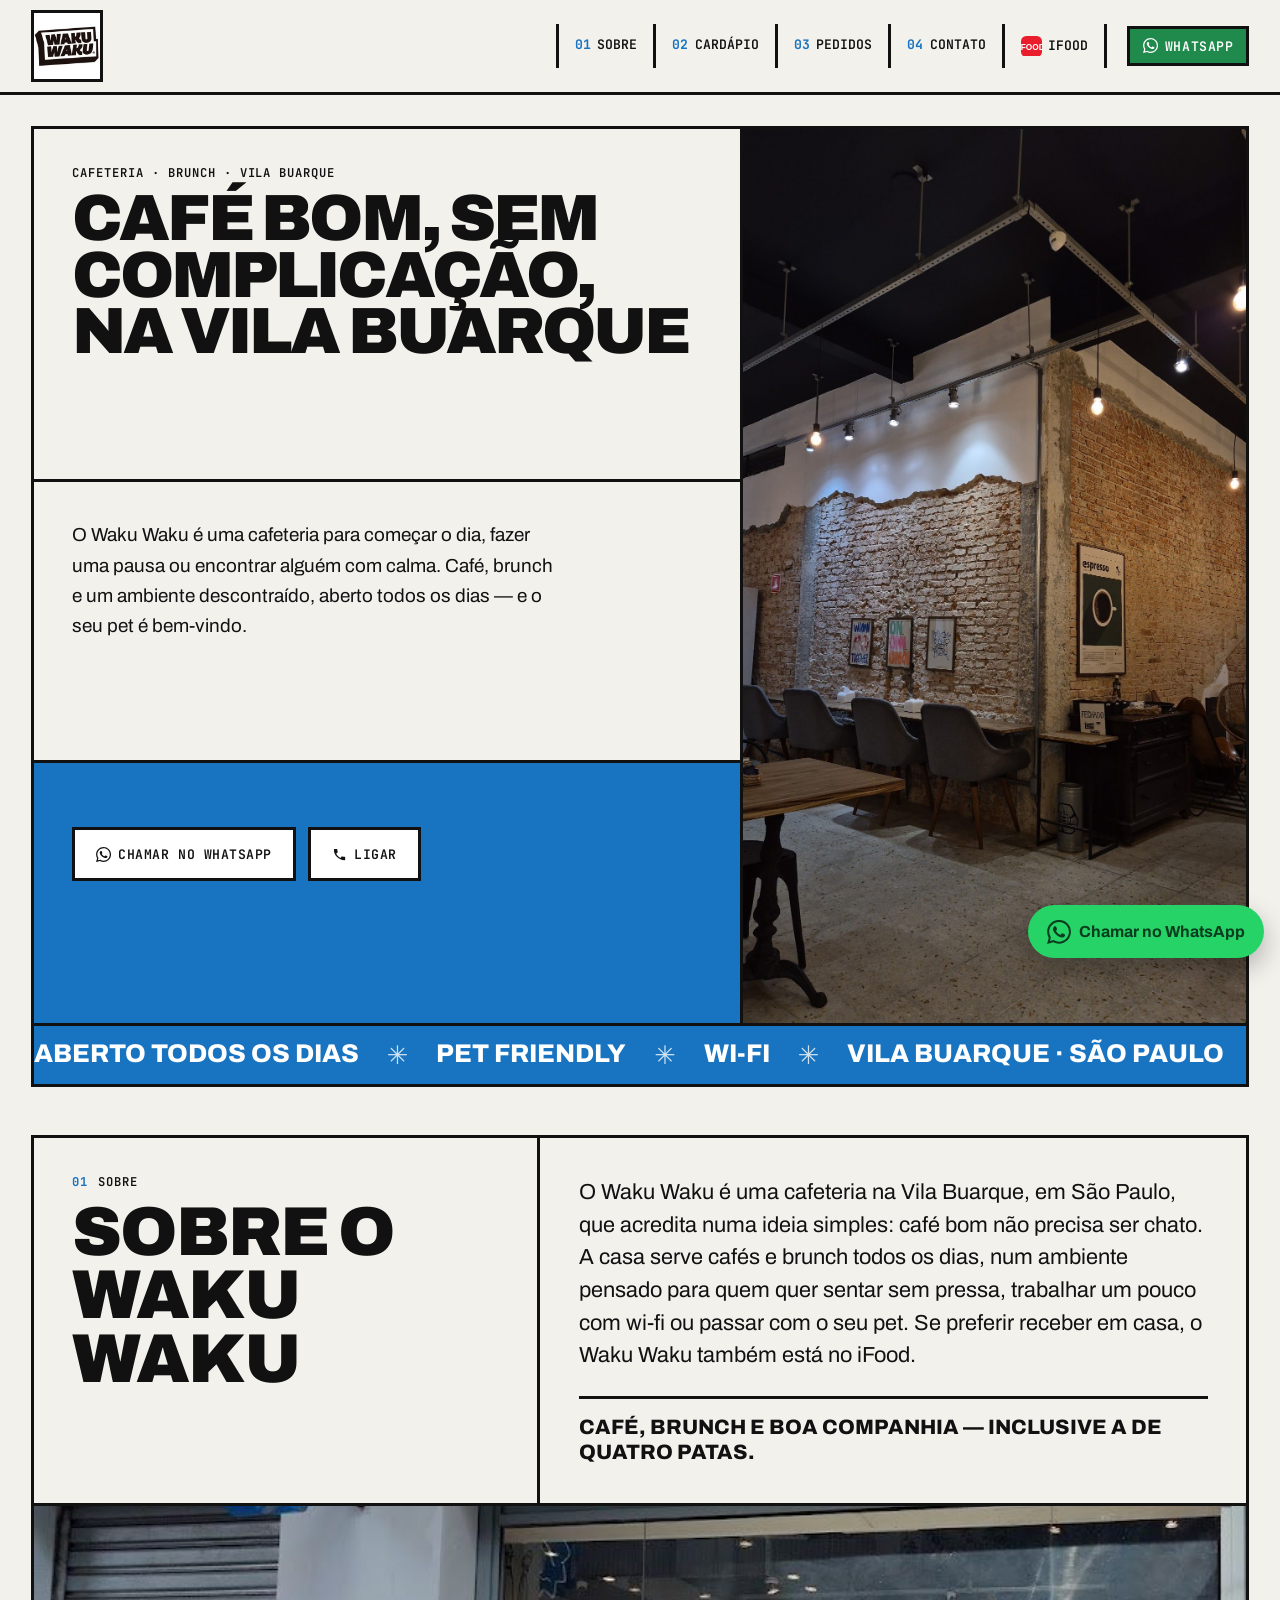
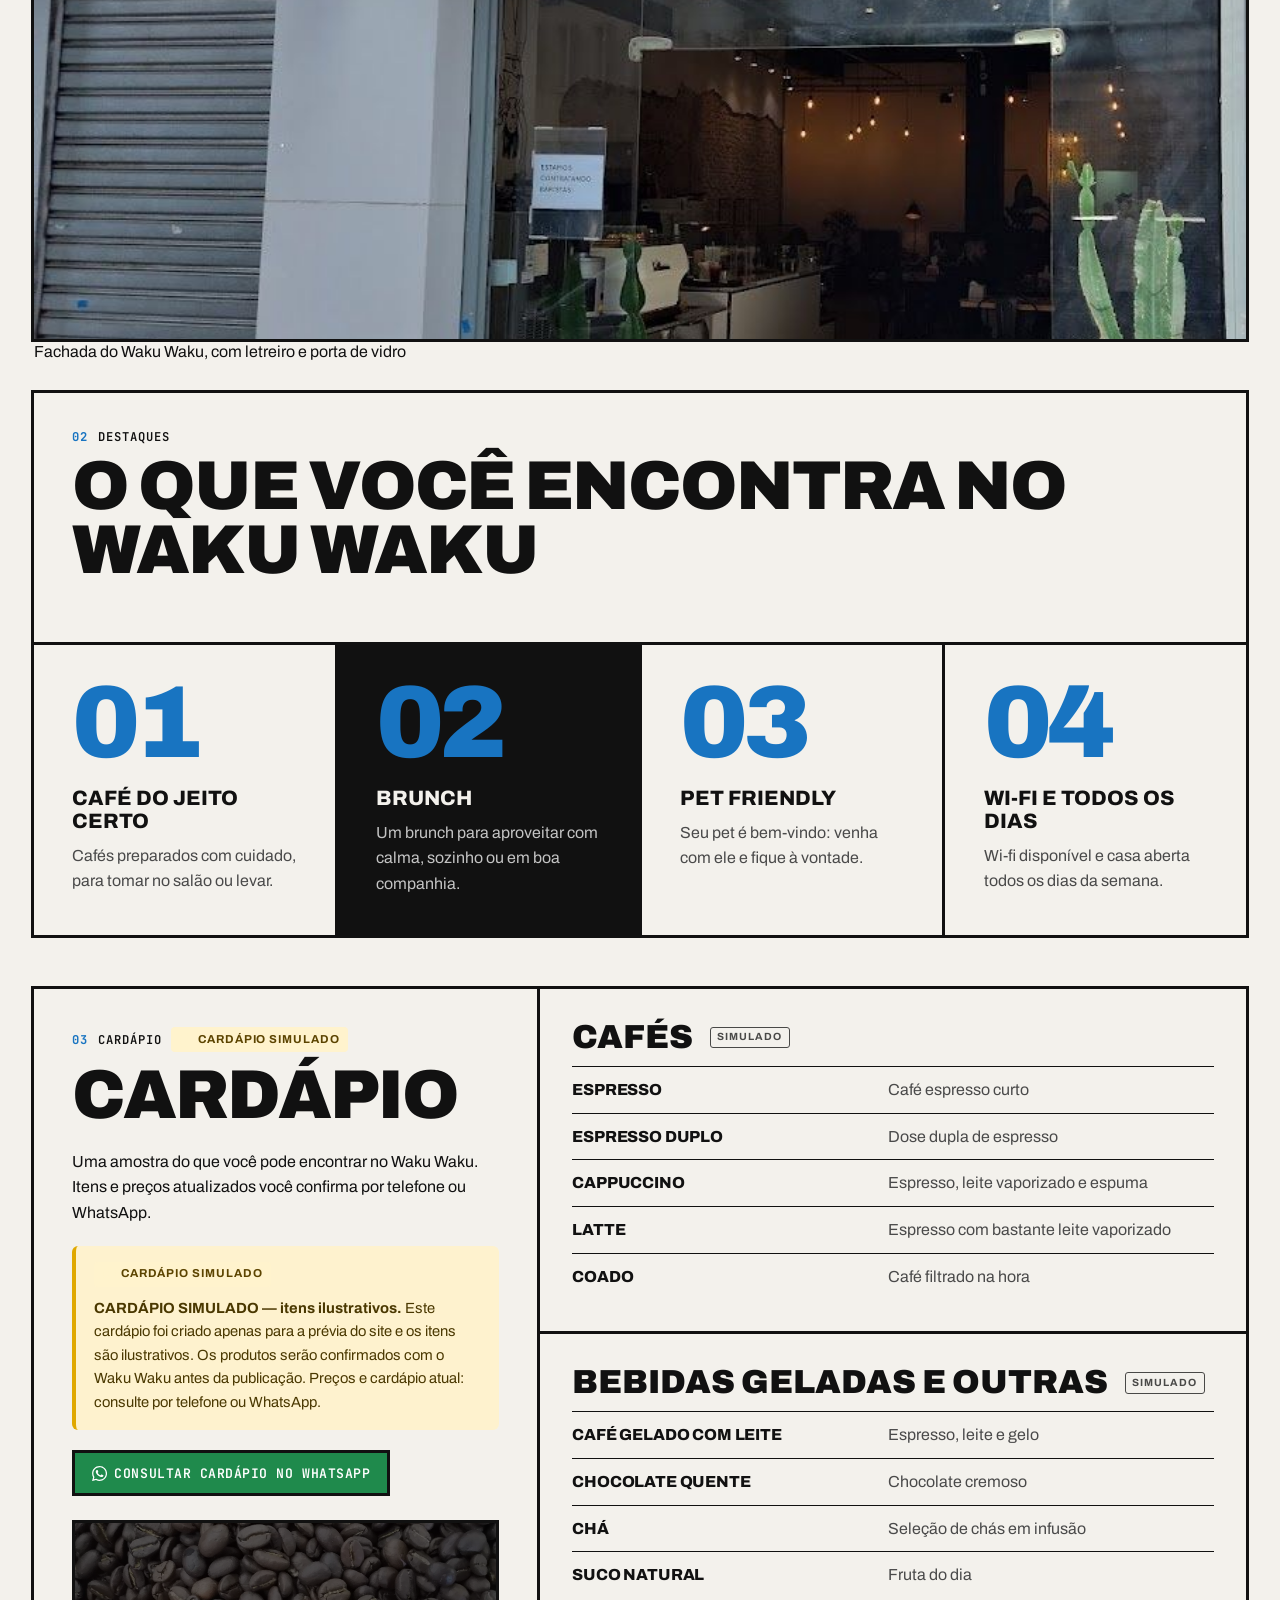
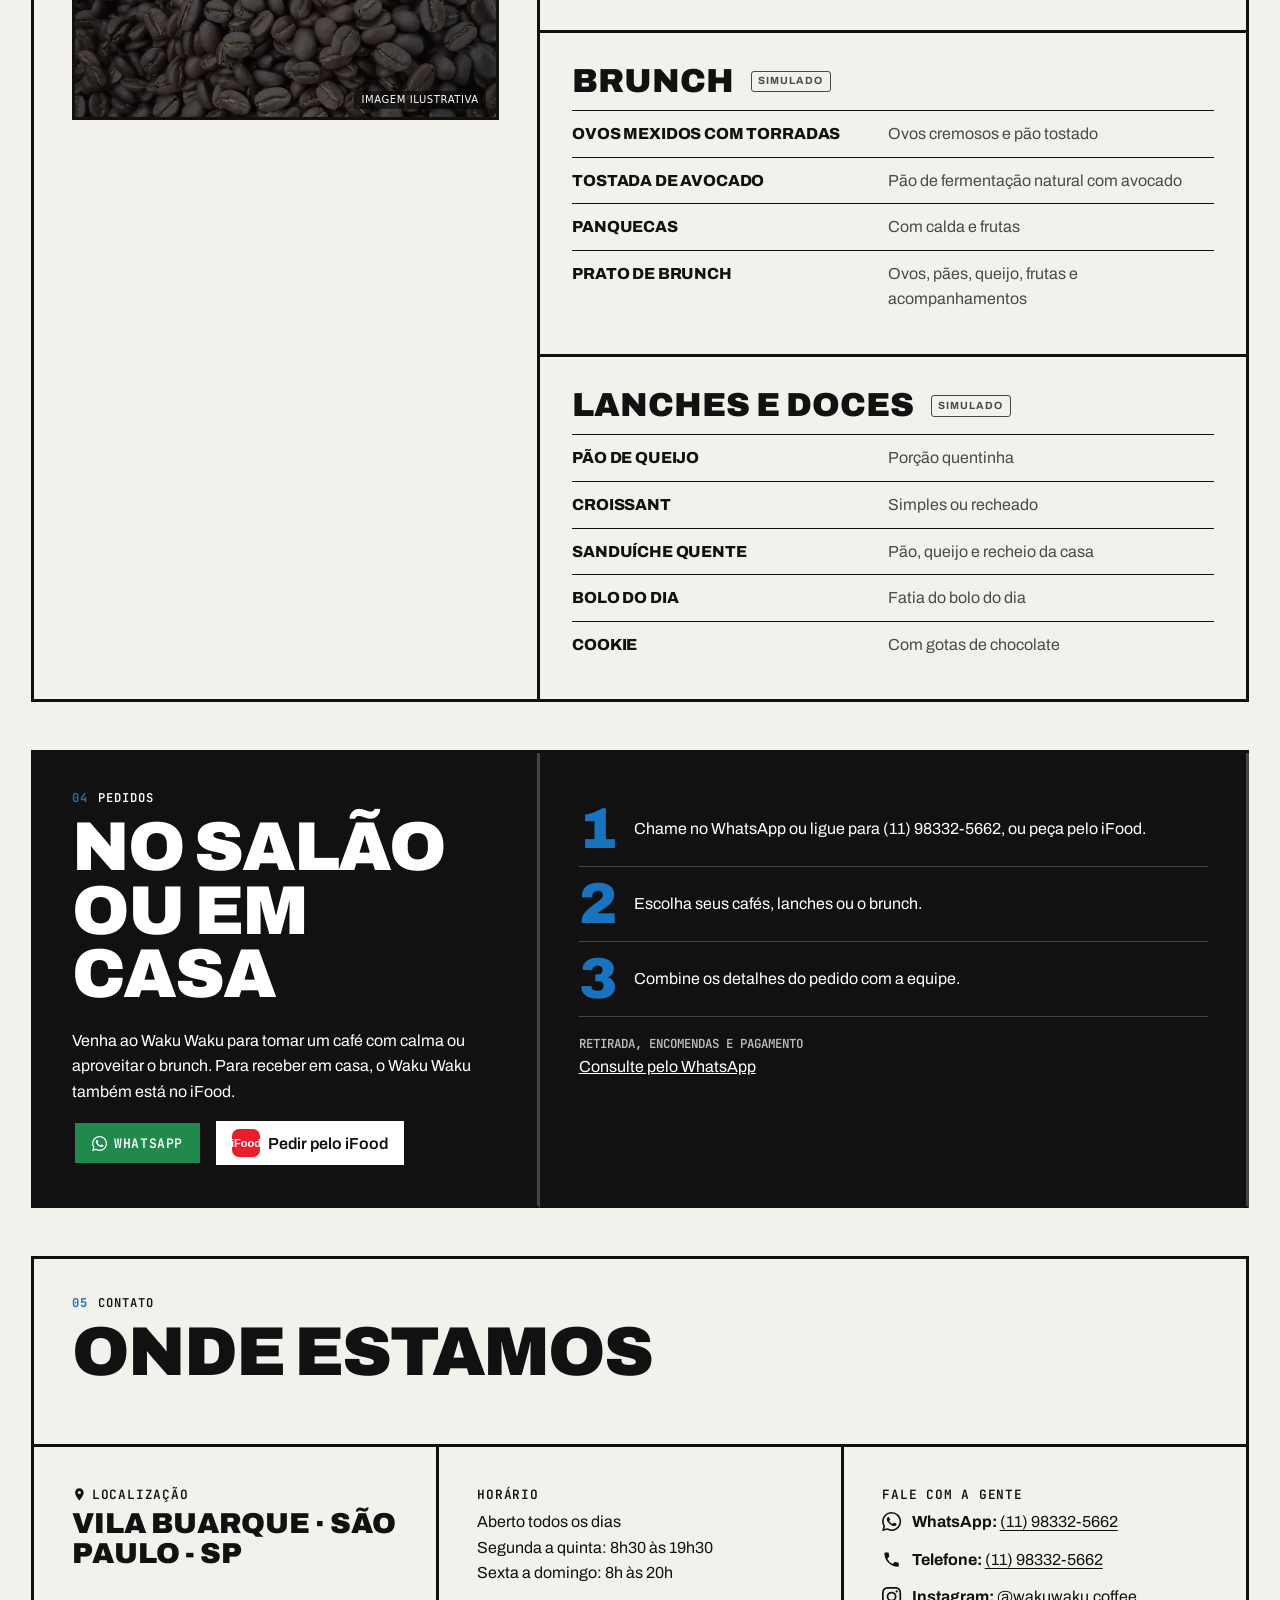
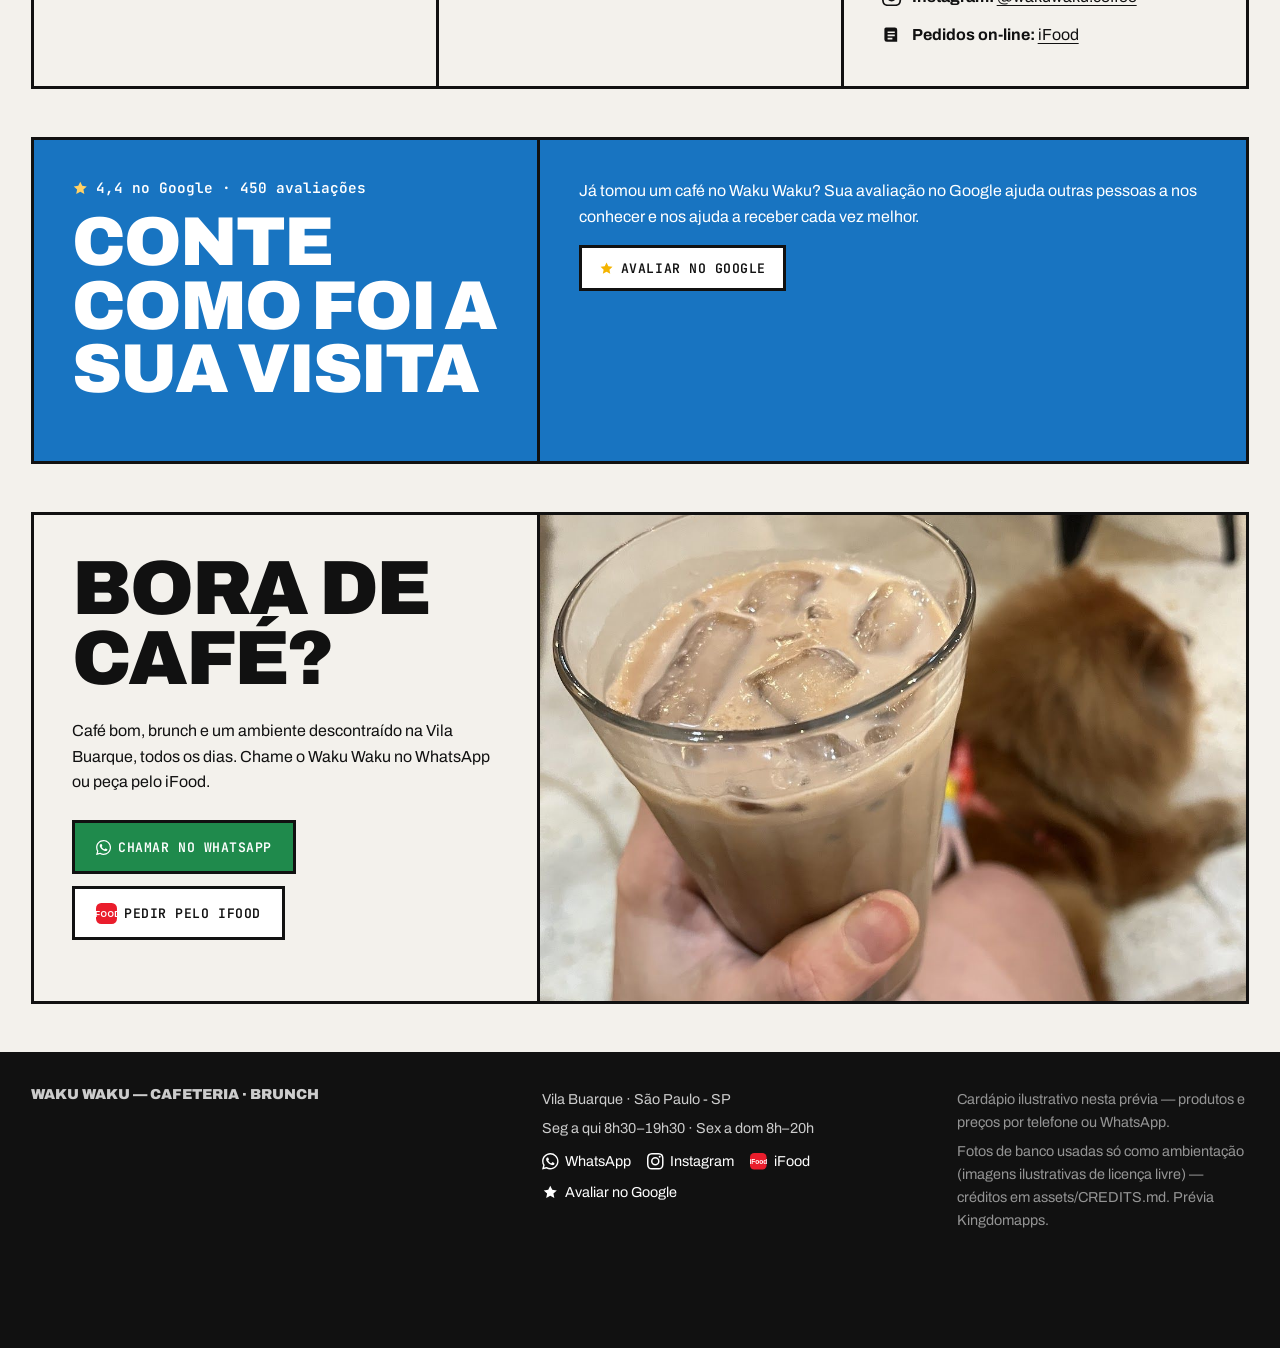
==== v1/index.html @ 846a74e5 "publish: Waku Waku — 2 estruturas de layout (copy.md)" ====
<!DOCTYPE html>
<html lang="pt-BR">
<head>
<meta charset="UTF-8" />
<meta name="viewport" content="width=device-width, initial-scale=1" />
<meta name="robots" content="noindex, nofollow" />
<title>Waku Waku | Cafeteria e Brunch na Vila Buarque, São Paulo</title>
<meta name="description" content="Cafeteria e brunch na Vila Buarque, em São Paulo. Aberta todos os dias, pet friendly e com wi-fi. Chame o Waku Waku no WhatsApp ou peça pelo iFood." />
<meta name="theme-color" content="#111111" />
<link rel="icon" type="image/jpeg" href="../assets/img/mark.jpg" />
<link rel="preconnect" href="https://fonts.googleapis.com" />
<link rel="preconnect" href="https://fonts.gstatic.com" crossorigin />
<link rel="stylesheet" href="https://fonts.googleapis.com/css2?family=Archivo:wght@400;600;800;900&family=JetBrains+Mono:wght@600;700&display=swap" />
<link rel="stylesheet" href="../assets/core.css" />
<link rel="stylesheet" href="../assets/E09.css" />
<style>:root{--brand:#1874c1;--brand2:#f3f1ec;--brand-ink:#111111}</style>
</head>
<body class="est-E09" data-hours='{"0": [[8, 20]], "1": [[8.5, 19.5]], "2": [[8.5, 19.5]], "3": [[8.5, 19.5]], "4": [[8.5, 19.5]], "5": [[8, 20]], "6": [[8, 20]]}' data-hours-unknown='[]'>
<!-- Kingdomapps · estrutura E09 (Pôster suíço) · v1 · copy: copy.md -->
<a class="skip" href="#conteudo">Pular para o conteúdo</a>
<header class="site-header e9-header" id="header">
  <div class="e9-head">
    <a class="brand e9-brand" href="#topo" aria-label="Waku Waku — início"><img class="brand-mark e9-mark" src="../assets/img/mark.jpg" width="96" height="96" alt="" aria-hidden="true" /></a>
    <nav class="site-nav e9-nav" id="site-nav" aria-label="Principal"><ul><li><a href="#sobre"><span class="e9-n">01</span>Sobre</a></li><li><a href="#cardapio"><span class="e9-n">02</span>Cardápio</a></li><li><a href="#entrega"><span class="e9-n">03</span>Pedidos</a></li><li><a href="#contato"><span class="e9-n">04</span>Contato</a></li><li class="nav-ifood"><a href="https://www.ifood.com.br/delivery/sao-paulo-sp/waku-waku-cafeteria-vila-buarque/ee7c39d1-98cb-4181-a19e-381a27854b3e" target="_blank" rel="noopener"><svg viewBox="0 0 24 24" aria-hidden="true" focusable="false"><rect width="24" height="24" rx="6" fill="#ea1d2c"/><text x="12" y="15.6" text-anchor="middle" font-family="Arial,Helvetica,sans-serif" font-weight="700" font-size="9.5" fill="#fff">iFood</text></svg><span>iFood</span></a></li></ul></nav>
    <a class="btn btn-wa btn-sm header-cta" href="https://wa.me/5511983325662?text=Ol%C3%A1%21%20Vim%20pelo%20site%20do%20Waku%20Waku%20e%20gostaria%20de%20mais%20informa%C3%A7%C3%B5es." target="_blank" rel="noopener"><svg viewBox="0 0 24 24" aria-hidden="true" focusable="false"><path fill="currentColor" d="M17.47 14.38c-.3-.15-1.76-.87-2.03-.97-.27-.1-.47-.15-.67.15-.2.3-.77.97-.94 1.16-.17.2-.35.22-.64.07-.3-.15-1.26-.46-2.39-1.47-.88-.79-1.48-1.76-1.65-2.06-.17-.3-.02-.46.13-.6.13-.14.3-.35.45-.52.15-.17.2-.3.3-.5.1-.2.05-.37-.03-.52-.07-.15-.67-1.61-.92-2.2-.24-.58-.49-.5-.67-.51h-.57c-.2 0-.52.07-.8.37-.27.3-1.04 1.02-1.04 2.48s1.07 2.88 1.21 3.07c.15.2 2.1 3.2 5.08 4.49.71.31 1.26.49 1.7.63.71.22 1.36.19 1.87.12.57-.09 1.76-.72 2-1.41.25-.7.25-1.29.18-1.41-.08-.13-.27-.2-.57-.35zM12.05 21.78a9.87 9.87 0 0 1-5.03-1.38l-.36-.21-3.74.98 1-3.65-.24-.37a9.86 9.86 0 0 1-1.51-5.26c0-5.45 4.44-9.88 9.89-9.88 2.64 0 5.12 1.03 6.99 2.9a9.83 9.83 0 0 1 2.89 6.99c0 5.45-4.44 9.88-9.89 9.88zm8.41-18.3A11.82 11.82 0 0 0 12.05 0C5.5 0 .16 5.34.16 11.89c0 2.1.55 4.14 1.59 5.95L.06 24l6.3-1.65a11.88 11.88 0 0 0 5.69 1.45c6.55 0 11.89-5.34 11.89-11.89 0-3.18-1.24-6.17-3.48-8.41z"/></svg><span>WhatsApp</span></a>
    <button class="nav-toggle" type="button" aria-expanded="false" aria-controls="site-nav"><span class="sr-only">Abrir menu</span><span class="bars" aria-hidden="true"></span></button>
  </div>
</header>
<main id="conteudo">
<section class="e9-hero" id="topo" aria-labelledby="hero-title">
  <div class="e9-grid e9-hero-grid">
    <div class="e9-cell e9-hero-txt">
      <p class="e9-label">Cafeteria · Brunch · Vila Buarque</p>
      <h1 id="hero-title">Café bom, sem complicação, na Vila Buarque</h1>
    </div>
    <div class="e9-cell e9-hero-photo"><figure class="e9-fig"><img src="../assets/img/fotos-foto-2.jpg" width="1200" height="2131" alt="Salão do Waku Waku, com paredes de tijolo aparente, bancada e luminárias" fetchpriority="high" /></figure></div>
    <div class="e9-cell e9-hero-lead"><p>O Waku Waku é uma cafeteria para começar o dia, fazer uma pausa ou encontrar alguém com calma. Café, brunch e um ambiente descontraído, aberto todos os dias — e o seu pet é bem-vindo.</p><p class="open-badge" data-open-badge hidden></p></div>
    <div class="e9-cell e9-hero-ctas"><div class="hero-ctas"><a class="btn btn-wa btn-lg" href="https://wa.me/5511983325662?text=Ol%C3%A1%21%20Vim%20pelo%20site%20do%20Waku%20Waku%20e%20gostaria%20de%20mais%20informa%C3%A7%C3%B5es." target="_blank" rel="noopener"><svg viewBox="0 0 24 24" aria-hidden="true" focusable="false"><path fill="currentColor" d="M17.47 14.38c-.3-.15-1.76-.87-2.03-.97-.27-.1-.47-.15-.67.15-.2.3-.77.97-.94 1.16-.17.2-.35.22-.64.07-.3-.15-1.26-.46-2.39-1.47-.88-.79-1.48-1.76-1.65-2.06-.17-.3-.02-.46.13-.6.13-.14.3-.35.45-.52.15-.17.2-.3.3-.5.1-.2.05-.37-.03-.52-.07-.15-.67-1.61-.92-2.2-.24-.58-.49-.5-.67-.51h-.57c-.2 0-.52.07-.8.37-.27.3-1.04 1.02-1.04 2.48s1.07 2.88 1.21 3.07c.15.2 2.1 3.2 5.08 4.49.71.31 1.26.49 1.7.63.71.22 1.36.19 1.87.12.57-.09 1.76-.72 2-1.41.25-.7.25-1.29.18-1.41-.08-.13-.27-.2-.57-.35zM12.05 21.78a9.87 9.87 0 0 1-5.03-1.38l-.36-.21-3.74.98 1-3.65-.24-.37a9.86 9.86 0 0 1-1.51-5.26c0-5.45 4.44-9.88 9.89-9.88 2.64 0 5.12 1.03 6.99 2.9a9.83 9.83 0 0 1 2.89 6.99c0 5.45-4.44 9.88-9.89 9.88zm8.41-18.3A11.82 11.82 0 0 0 12.05 0C5.5 0 .16 5.34.16 11.89c0 2.1.55 4.14 1.59 5.95L.06 24l6.3-1.65a11.88 11.88 0 0 0 5.69 1.45c6.55 0 11.89-5.34 11.89-11.89 0-3.18-1.24-6.17-3.48-8.41z"/></svg><span>Chamar no WhatsApp</span></a><a class="btn btn-ghost btn-lg btn-tel" href="tel:+5511983325662"><svg viewBox="0 0 24 24" aria-hidden="true" focusable="false"><path fill="currentColor" d="M6.6 10.8a15.1 15.1 0 0 0 6.6 6.6l2.2-2.2a1 1 0 0 1 1-.25 11.4 11.4 0 0 0 3.6.57 1 1 0 0 1 1 1V20a1 1 0 0 1-1 1A17 17 0 0 1 3 4a1 1 0 0 1 1-1h3.5a1 1 0 0 1 1 1c0 1.25.2 2.45.57 3.57a1 1 0 0 1-.25 1z"/></svg><span>Ligar</span></a></div></div>
  </div>
  <div class="e9-marquee" aria-hidden="true"><div class="e9-mq-track"><span>Aberto todos os dias</span><span class="e9-star" aria-hidden="true">✳</span><span>Pet friendly</span><span class="e9-star" aria-hidden="true">✳</span><span>Wi-fi</span><span class="e9-star" aria-hidden="true">✳</span><span>Vila Buarque · São Paulo</span><span class="e9-star" aria-hidden="true">✳</span><span>Aberto todos os dias</span><span class="e9-star" aria-hidden="true">✳</span><span>Pet friendly</span><span class="e9-star" aria-hidden="true">✳</span><span>Wi-fi</span><span class="e9-star" aria-hidden="true">✳</span><span>Vila Buarque · São Paulo</span><span class="e9-star" aria-hidden="true">✳</span><span>Aberto todos os dias</span><span class="e9-star" aria-hidden="true">✳</span><span>Pet friendly</span><span class="e9-star" aria-hidden="true">✳</span><span>Wi-fi</span><span class="e9-star" aria-hidden="true">✳</span><span>Vila Buarque · São Paulo</span><span class="e9-star" aria-hidden="true">✳</span><span>Aberto todos os dias</span><span class="e9-star" aria-hidden="true">✳</span><span>Pet friendly</span><span class="e9-star" aria-hidden="true">✳</span><span>Wi-fi</span><span class="e9-star" aria-hidden="true">✳</span><span>Vila Buarque · São Paulo</span><span class="e9-star" aria-hidden="true">✳</span></div></div><ul class="sr-only"><li>Aberto todos os dias</li><li>Pet friendly</li><li>Wi-fi</li><li>Vila Buarque · São Paulo</li></ul>
</section>
<section class="e9-sec" id="sobre" aria-labelledby="sobre-title">
  <div class="e9-grid e9-two">
    <div class="e9-cell e9-head-cell"><p class="e9-label"><span class="e9-n">01</span> Sobre</p><h2 id="sobre-title">Sobre o Waku Waku</h2></div>
    <div class="e9-cell"><p class="e9-big">O Waku Waku é uma cafeteria na Vila Buarque, em São Paulo, que acredita numa ideia simples: café bom não precisa ser chato. A casa serve cafés e brunch todos os dias, num ambiente pensado para quem quer sentar sem pressa, trabalhar um pouco com wi-fi ou passar com o seu pet. Se preferir receber em casa, o Waku Waku também está no iFood.</p><p class="e9-apoio">Café, brunch e boa companhia — inclusive a de quatro patas.</p></div>
    <div class="e9-cell e9-span e9-wide-photo"><figure class="e9-fig"><img src="../assets/img/fotos-foto-1.jpg" width="860" height="900" alt="Fachada do Waku Waku, com letreiro e porta de vidro" loading="lazy" decoding="async" /><figcaption>Fachada do Waku Waku, com letreiro e porta de vidro</figcaption></figure></div>
  </div>
</section>
<section class="e9-sec" id="destaques" aria-labelledby="dest-title">
  <div class="e9-grid"><div class="e9-cell e9-span e9-head-cell"><p class="e9-label"><span class="e9-n">02</span> Destaques</p><h2 id="dest-title">O que você encontra no Waku Waku</h2></div></div>
  <ul class="e9-grid e9-boxes"><li class="e9-cell e9-box"><span class="e9-num" aria-hidden="true">01</span><h3>Café do jeito certo</h3><p>Cafés preparados com cuidado, para tomar no salão ou levar.</p></li><li class="e9-cell e9-box"><span class="e9-num" aria-hidden="true">02</span><h3>Brunch</h3><p>Um brunch para aproveitar com calma, sozinho ou em boa companhia.</p></li><li class="e9-cell e9-box"><span class="e9-num" aria-hidden="true">03</span><h3>Pet friendly</h3><p>Seu pet é bem-vindo: venha com ele e fique à vontade.</p></li><li class="e9-cell e9-box"><span class="e9-num" aria-hidden="true">04</span><h3>Wi-fi e todos os dias</h3><p>Wi-fi disponível e casa aberta todos os dias da semana.</p></li></ul>
</section>
<section class="e9-sec e9-menu" id="cardapio" aria-labelledby="menu-title">
  <div class="e9-grid e9-two">
    <div class="e9-cell e9-head-cell"><p class="e9-label"><span class="e9-n">03</span> Cardápio <span class="sim-badge">Cardápio simulado</span></p><h2 id="menu-title">Cardápio</h2><p>Uma amostra do que você pode encontrar no Waku Waku. Itens e preços atualizados você confirma por telefone ou WhatsApp.</p>
      <div class="sim-notice" role="note"><span class="sim-badge">Cardápio simulado</span><p><strong>CARDÁPIO SIMULADO — itens ilustrativos.</strong> Este cardápio foi criado apenas para a prévia do site e os itens são ilustrativos. Os produtos serão confirmados com o Waku Waku antes da publicação. Preços e cardápio atual: consulte por telefone ou WhatsApp.</p></div>
      <a class="btn btn-wa" href="https://wa.me/5511983325662?text=Ol%C3%A1%21%20Vim%20pelo%20site%20do%20Waku%20Waku%20e%20gostaria%20de%20mais%20informa%C3%A7%C3%B5es." target="_blank" rel="noopener"><svg viewBox="0 0 24 24" aria-hidden="true" focusable="false"><path fill="currentColor" d="M17.47 14.38c-.3-.15-1.76-.87-2.03-.97-.27-.1-.47-.15-.67.15-.2.3-.77.97-.94 1.16-.17.2-.35.22-.64.07-.3-.15-1.26-.46-2.39-1.47-.88-.79-1.48-1.76-1.65-2.06-.17-.3-.02-.46.13-.6.13-.14.3-.35.45-.52.15-.17.2-.3.3-.5.1-.2.05-.37-.03-.52-.07-.15-.67-1.61-.92-2.2-.24-.58-.49-.5-.67-.51h-.57c-.2 0-.52.07-.8.37-.27.3-1.04 1.02-1.04 2.48s1.07 2.88 1.21 3.07c.15.2 2.1 3.2 5.08 4.49.71.31 1.26.49 1.7.63.71.22 1.36.19 1.87.12.57-.09 1.76-.72 2-1.41.25-.7.25-1.29.18-1.41-.08-.13-.27-.2-.57-.35zM12.05 21.78a9.87 9.87 0 0 1-5.03-1.38l-.36-.21-3.74.98 1-3.65-.24-.37a9.86 9.86 0 0 1-1.51-5.26c0-5.45 4.44-9.88 9.89-9.88 2.64 0 5.12 1.03 6.99 2.9a9.83 9.83 0 0 1 2.89 6.99c0 5.45-4.44 9.88-9.89 9.88zm8.41-18.3A11.82 11.82 0 0 0 12.05 0C5.5 0 .16 5.34.16 11.89c0 2.1.55 4.14 1.59 5.95L.06 24l6.3-1.65a11.88 11.88 0 0 0 5.69 1.45c6.55 0 11.89-5.34 11.89-11.89 0-3.18-1.24-6.17-3.48-8.41z"/></svg><span>Consultar cardápio no WhatsApp</span></a>
      <div class="e9-amb"><div class="amb amb-menu" style="--amb:url('../assets/img/ambiente-coffee-beans-roasted.jpg')" aria-hidden="true"><span class="amb-tag">Imagem ilustrativa</span></div></div>
    </div>
    <div class="e9-cell e9-table"><div class="e9-cat"><h3>Cafés <span class="sim-tag">Simulado</span></h3><ul><li><span class="e9-dish">Espresso</span><span class="e9-desc">Café espresso curto</span></li><li><span class="e9-dish">Espresso duplo</span><span class="e9-desc">Dose dupla de espresso</span></li><li><span class="e9-dish">Cappuccino</span><span class="e9-desc">Espresso, leite vaporizado e espuma</span></li><li><span class="e9-dish">Latte</span><span class="e9-desc">Espresso com bastante leite vaporizado</span></li><li><span class="e9-dish">Coado</span><span class="e9-desc">Café filtrado na hora</span></li></ul></div><div class="e9-cat"><h3>Bebidas geladas e outras <span class="sim-tag">Simulado</span></h3><ul><li><span class="e9-dish">Café gelado com leite</span><span class="e9-desc">Espresso, leite e gelo</span></li><li><span class="e9-dish">Chocolate quente</span><span class="e9-desc">Chocolate cremoso</span></li><li><span class="e9-dish">Chá</span><span class="e9-desc">Seleção de chás em infusão</span></li><li><span class="e9-dish">Suco natural</span><span class="e9-desc">Fruta do dia</span></li></ul></div><div class="e9-cat"><h3>Brunch <span class="sim-tag">Simulado</span></h3><ul><li><span class="e9-dish">Ovos mexidos com torradas</span><span class="e9-desc">Ovos cremosos e pão tostado</span></li><li><span class="e9-dish">Tostada de avocado</span><span class="e9-desc">Pão de fermentação natural com avocado</span></li><li><span class="e9-dish">Panquecas</span><span class="e9-desc">Com calda e frutas</span></li><li><span class="e9-dish">Prato de brunch</span><span class="e9-desc">Ovos, pães, queijo, frutas e acompanhamentos</span></li></ul></div><div class="e9-cat"><h3>Lanches e doces <span class="sim-tag">Simulado</span></h3><ul><li><span class="e9-dish">Pão de queijo</span><span class="e9-desc">Porção quentinha</span></li><li><span class="e9-dish">Croissant</span><span class="e9-desc">Simples ou recheado</span></li><li><span class="e9-dish">Sanduíche quente</span><span class="e9-desc">Pão, queijo e recheio da casa</span></li><li><span class="e9-dish">Bolo do dia</span><span class="e9-desc">Fatia do bolo do dia</span></li><li><span class="e9-dish">Cookie</span><span class="e9-desc">Com gotas de chocolate</span></li></ul></div></div>
  </div>
</section>
<section class="e9-sec e9-black" id="entrega" aria-labelledby="ent-title">
  <div class="e9-grid e9-two">
    <div class="e9-cell e9-head-cell"><p class="e9-label"><span class="e9-n">04</span> Pedidos</p><h2 id="ent-title">No salão ou em casa</h2><p>Venha ao Waku Waku para tomar um café com calma ou aproveitar o brunch. Para receber em casa, o Waku Waku também está no iFood.</p><div class="order-links"><a class="btn btn-wa" href="https://wa.me/5511983325662?text=Ol%C3%A1%21%20Vim%20pelo%20site%20do%20Waku%20Waku%20e%20gostaria%20de%20mais%20informa%C3%A7%C3%B5es." target="_blank" rel="noopener"><svg viewBox="0 0 24 24" aria-hidden="true" focusable="false"><path fill="currentColor" d="M17.47 14.38c-.3-.15-1.76-.87-2.03-.97-.27-.1-.47-.15-.67.15-.2.3-.77.97-.94 1.16-.17.2-.35.22-.64.07-.3-.15-1.26-.46-2.39-1.47-.88-.79-1.48-1.76-1.65-2.06-.17-.3-.02-.46.13-.6.13-.14.3-.35.45-.52.15-.17.2-.3.3-.5.1-.2.05-.37-.03-.52-.07-.15-.67-1.61-.92-2.2-.24-.58-.49-.5-.67-.51h-.57c-.2 0-.52.07-.8.37-.27.3-1.04 1.02-1.04 2.48s1.07 2.88 1.21 3.07c.15.2 2.1 3.2 5.08 4.49.71.31 1.26.49 1.7.63.71.22 1.36.19 1.87.12.57-.09 1.76-.72 2-1.41.25-.7.25-1.29.18-1.41-.08-.13-.27-.2-.57-.35zM12.05 21.78a9.87 9.87 0 0 1-5.03-1.38l-.36-.21-3.74.98 1-3.65-.24-.37a9.86 9.86 0 0 1-1.51-5.26c0-5.45 4.44-9.88 9.89-9.88 2.64 0 5.12 1.03 6.99 2.9a9.83 9.83 0 0 1 2.89 6.99c0 5.45-4.44 9.88-9.89 9.88zm8.41-18.3A11.82 11.82 0 0 0 12.05 0C5.5 0 .16 5.34.16 11.89c0 2.1.55 4.14 1.59 5.95L.06 24l6.3-1.65a11.88 11.88 0 0 0 5.69 1.45c6.55 0 11.89-5.34 11.89-11.89 0-3.18-1.24-6.17-3.48-8.41z"/></svg><span>WhatsApp</span></a><a class="app-link app-ifood" href="https://www.ifood.com.br/delivery/sao-paulo-sp/waku-waku-cafeteria-vila-buarque/ee7c39d1-98cb-4181-a19e-381a27854b3e" target="_blank" rel="noopener"><svg viewBox="0 0 24 24" aria-hidden="true" focusable="false"><rect width="24" height="24" rx="6" fill="#ea1d2c"/><text x="12" y="15.6" text-anchor="middle" font-family="Arial,Helvetica,sans-serif" font-weight="700" font-size="9.5" fill="#fff">iFood</text></svg><span>Pedir pelo iFood</span></a></div></div>
    <div class="e9-cell"><ol class="e9-steps"><li><span class="e9-num">1</span><p>Chame no WhatsApp ou ligue para (11) 98332-5662, ou peça pelo iFood.</p></li><li><span class="e9-num">2</span><p>Escolha seus cafés, lanches ou o brunch.</p></li><li><span class="e9-num">3</span><p>Combine os detalhes do pedido com a equipe.</p></li></ol><dl class="e9-kv"><div><dt>Retirada, encomendas e pagamento</dt><dd><a href="https://wa.me/5511983325662?text=Ol%C3%A1%21%20Vim%20pelo%20site%20do%20Waku%20Waku%20e%20gostaria%20de%20mais%20informa%C3%A7%C3%B5es." target="_blank" rel="noopener">Consulte pelo WhatsApp</a></dd></div></dl></div>
  </div>
</section>
<section class="e9-sec" id="contato" aria-labelledby="ct-title">
  <div class="e9-grid"><div class="e9-cell e9-span e9-head-cell"><p class="e9-label"><span class="e9-n">05</span> Contato</p><h2 id="ct-title">Onde estamos</h2></div></div>
  <div class="e9-grid e9-three">
    <div class="e9-cell"><div class="ct-card ct-addr"><h3><svg viewBox="0 0 24 24" aria-hidden="true" focusable="false"><path fill="currentColor" d="M12 2a7 7 0 0 0-7 7c0 5.25 7 13 7 13s7-7.75 7-13a7 7 0 0 0-7-7zm0 9.5a2.5 2.5 0 1 1 0-5 2.5 2.5 0 0 1 0 5z"/></svg><span>Localização</span></h3><p>Vila Buarque · São Paulo - SP</p></div></div>
    <div class="e9-cell"><div class="ct-card ct-hours"><h3>Horário</h3><p>Aberto todos os dias<br />Segunda a quinta: 8h30 às 19h30<br />Sexta a domingo: 8h às 20h</p><p class="open-badge" data-open-badge hidden></p></div></div>
    <div class="e9-cell"><div class="ct-card"><h3>Fale com a gente</h3><ul class="ct-list"><li><svg viewBox="0 0 24 24" aria-hidden="true" focusable="false"><path fill="currentColor" d="M17.47 14.38c-.3-.15-1.76-.87-2.03-.97-.27-.1-.47-.15-.67.15-.2.3-.77.97-.94 1.16-.17.2-.35.22-.64.07-.3-.15-1.26-.46-2.39-1.47-.88-.79-1.48-1.76-1.65-2.06-.17-.3-.02-.46.13-.6.13-.14.3-.35.45-.52.15-.17.2-.3.3-.5.1-.2.05-.37-.03-.52-.07-.15-.67-1.61-.92-2.2-.24-.58-.49-.5-.67-.51h-.57c-.2 0-.52.07-.8.37-.27.3-1.04 1.02-1.04 2.48s1.07 2.88 1.21 3.07c.15.2 2.1 3.2 5.08 4.49.71.31 1.26.49 1.7.63.71.22 1.36.19 1.87.12.57-.09 1.76-.72 2-1.41.25-.7.25-1.29.18-1.41-.08-.13-.27-.2-.57-.35zM12.05 21.78a9.87 9.87 0 0 1-5.03-1.38l-.36-.21-3.74.98 1-3.65-.24-.37a9.86 9.86 0 0 1-1.51-5.26c0-5.45 4.44-9.88 9.89-9.88 2.64 0 5.12 1.03 6.99 2.9a9.83 9.83 0 0 1 2.89 6.99c0 5.45-4.44 9.88-9.89 9.88zm8.41-18.3A11.82 11.82 0 0 0 12.05 0C5.5 0 .16 5.34.16 11.89c0 2.1.55 4.14 1.59 5.95L.06 24l6.3-1.65a11.88 11.88 0 0 0 5.69 1.45c6.55 0 11.89-5.34 11.89-11.89 0-3.18-1.24-6.17-3.48-8.41z"/></svg><span><strong>WhatsApp:</strong> <a href="https://wa.me/5511983325662?text=Ol%C3%A1%21%20Vim%20pelo%20site%20do%20Waku%20Waku%20e%20gostaria%20de%20mais%20informa%C3%A7%C3%B5es." target="_blank" rel="noopener">(11) 98332-5662</a></span></li><li><svg viewBox="0 0 24 24" aria-hidden="true" focusable="false"><path fill="currentColor" d="M6.6 10.8a15.1 15.1 0 0 0 6.6 6.6l2.2-2.2a1 1 0 0 1 1-.25 11.4 11.4 0 0 0 3.6.57 1 1 0 0 1 1 1V20a1 1 0 0 1-1 1A17 17 0 0 1 3 4a1 1 0 0 1 1-1h3.5a1 1 0 0 1 1 1c0 1.25.2 2.45.57 3.57a1 1 0 0 1-.25 1z"/></svg><span><strong>Telefone:</strong> <a href="tel:+5511983325662">(11) 98332-5662</a></span></li><li><svg viewBox="0 0 24 24" aria-hidden="true" focusable="false"><path fill="currentColor" d="M12 2.2c3.2 0 3.58.01 4.85.07 3.25.15 4.77 1.69 4.92 4.92.06 1.27.07 1.65.07 4.85s-.01 3.58-.07 4.85c-.15 3.23-1.66 4.77-4.92 4.92-1.27.06-1.65.07-4.85.07s-3.58-.01-4.85-.07c-3.26-.15-4.77-1.7-4.92-4.92C2.17 15.58 2.16 15.2 2.16 12s.01-3.58.07-4.85C2.38 3.92 3.9 2.38 7.15 2.23 8.42 2.17 8.8 2.16 12 2.16zM12 0C8.74 0 8.33.01 7.05.07 2.7.27.27 2.69.07 7.05.01 8.33 0 8.74 0 12s.01 3.67.07 4.95c.2 4.36 2.62 6.78 6.98 6.98C8.33 23.99 8.74 24 12 24s3.67-.01 4.95-.07c4.35-.2 6.78-2.62 6.98-6.98.06-1.28.07-1.69.07-4.95s-.01-3.67-.07-4.95c-.2-4.35-2.62-6.78-6.98-6.98C15.67.01 15.26 0 12 0zm0 5.84a6.16 6.16 0 1 0 0 12.32 6.16 6.16 0 0 0 0-12.32zM12 16a4 4 0 1 1 0-8 4 4 0 0 1 0 8zm6.4-11.85a1.44 1.44 0 1 0 0 2.88 1.44 1.44 0 0 0 0-2.88z"/></svg><span><strong>Instagram:</strong> <a href="https://instagram.com/wakuwaku.coffee" target="_blank" rel="noopener">@wakuwaku.coffee</a></span></li><li><svg viewBox="0 0 24 24" aria-hidden="true" focusable="false"><path fill="currentColor" d="M5 3h11a3 3 0 0 1 3 3v15H6a3 3 0 0 1-3-3V5a2 2 0 0 1 2-2zm2 5v2h9V8H7zm0 4v2h9v-2H7zm0 4v2h6v-2H7z"/></svg><span><strong>Pedidos on-line:</strong> <a href="https://www.ifood.com.br/delivery/sao-paulo-sp/waku-waku-cafeteria-vila-buarque/ee7c39d1-98cb-4181-a19e-381a27854b3e" target="_blank" rel="noopener">iFood</a></span></li></ul></div></div>
  </div>
</section>
<section class="e9-sec e9-accent" id="avaliar" aria-labelledby="av-title">
  <div class="e9-grid e9-two">
    <div class="e9-cell e9-rate"><p class="selo"><svg viewBox="0 0 24 24" aria-hidden="true" focusable="false"><path fill="currentColor" d="M12 2.5l2.9 6 6.6.8-4.9 4.5 1.3 6.5L12 17.1l-5.9 3.2 1.3-6.5L2.5 9.3l6.6-.8z"/></svg><span>4,4 no Google · 450 avaliações</span></p><h2 id="av-title">Conte como foi a sua visita</h2></div>
    <div class="e9-cell"><p>Já tomou um café no Waku Waku? Sua avaliação no Google ajuda outras pessoas a nos conhecer e nos ajuda a receber cada vez melhor.</p><a class="btn btn-review" href="https://search.google.com/local/writereview?placeid=ChIJa4H6ICpZzpQRy_oTSO6KaWc" target="_blank" rel="noopener"><svg viewBox="0 0 24 24" aria-hidden="true" focusable="false"><path fill="currentColor" d="M12 2.5l2.9 6 6.6.8-4.9 4.5 1.3 6.5L12 17.1l-5.9 3.2 1.3-6.5L2.5 9.3l6.6-.8z"/></svg><span>Avaliar no Google</span></a></div>
  </div>
</section>
<section class="e9-sec cta-final" id="cta-final" aria-labelledby="cta-title">
  <div class="e9-grid e9-two">
    <div class="e9-cell e9-cta-txt"><h2 id="cta-title">Bora de café?</h2><p>Café bom, brunch e um ambiente descontraído na Vila Buarque, todos os dias. Chame o Waku Waku no WhatsApp ou peça pelo iFood.</p><div class="hero-ctas"><a class="btn btn-wa btn-lg" href="https://wa.me/5511983325662?text=Ol%C3%A1%21%20Vim%20pelo%20site%20do%20Waku%20Waku%20e%20gostaria%20de%20mais%20informa%C3%A7%C3%B5es." target="_blank" rel="noopener"><svg viewBox="0 0 24 24" aria-hidden="true" focusable="false"><path fill="currentColor" d="M17.47 14.38c-.3-.15-1.76-.87-2.03-.97-.27-.1-.47-.15-.67.15-.2.3-.77.97-.94 1.16-.17.2-.35.22-.64.07-.3-.15-1.26-.46-2.39-1.47-.88-.79-1.48-1.76-1.65-2.06-.17-.3-.02-.46.13-.6.13-.14.3-.35.45-.52.15-.17.2-.3.3-.5.1-.2.05-.37-.03-.52-.07-.15-.67-1.61-.92-2.2-.24-.58-.49-.5-.67-.51h-.57c-.2 0-.52.07-.8.37-.27.3-1.04 1.02-1.04 2.48s1.07 2.88 1.21 3.07c.15.2 2.1 3.2 5.08 4.49.71.31 1.26.49 1.7.63.71.22 1.36.19 1.87.12.57-.09 1.76-.72 2-1.41.25-.7.25-1.29.18-1.41-.08-.13-.27-.2-.57-.35zM12.05 21.78a9.87 9.87 0 0 1-5.03-1.38l-.36-.21-3.74.98 1-3.65-.24-.37a9.86 9.86 0 0 1-1.51-5.26c0-5.45 4.44-9.88 9.89-9.88 2.64 0 5.12 1.03 6.99 2.9a9.83 9.83 0 0 1 2.89 6.99c0 5.45-4.44 9.88-9.89 9.88zm8.41-18.3A11.82 11.82 0 0 0 12.05 0C5.5 0 .16 5.34.16 11.89c0 2.1.55 4.14 1.59 5.95L.06 24l6.3-1.65a11.88 11.88 0 0 0 5.69 1.45c6.55 0 11.89-5.34 11.89-11.89 0-3.18-1.24-6.17-3.48-8.41z"/></svg><span>Chamar no WhatsApp</span></a><a class="btn btn-ghost btn-lg btn-ifood" href="https://www.ifood.com.br/delivery/sao-paulo-sp/waku-waku-cafeteria-vila-buarque/ee7c39d1-98cb-4181-a19e-381a27854b3e" target="_blank" rel="noopener"><svg viewBox="0 0 24 24" aria-hidden="true" focusable="false"><rect width="24" height="24" rx="6" fill="#ea1d2c"/><text x="12" y="15.6" text-anchor="middle" font-family="Arial,Helvetica,sans-serif" font-weight="700" font-size="9.5" fill="#fff">iFood</text></svg><span>Pedir pelo iFood</span></a></div></div>
    <div class="e9-cell e9-cta-img"><figure class="e9-fig"><img src="../assets/img/fotos-foto-3.jpg" width="1200" height="1600" alt="Café gelado com leite servido no copo" loading="lazy" decoding="async" /></figure></div>
  </div>
</section>
</main>
<footer class="site-footer e9-footer">
  <div class="e9-foot">
    <p class="e9-foot-name">Waku Waku — Cafeteria · Brunch</p>
    <div><p>Vila Buarque · São Paulo - SP</p><p>Seg a qui 8h30–19h30 · Sex a dom 8h–20h</p><nav class="f-links" aria-label="Links"><a href="https://wa.me/5511983325662?text=Ol%C3%A1%21%20Vim%20pelo%20site%20do%20Waku%20Waku%20e%20gostaria%20de%20mais%20informa%C3%A7%C3%B5es." target="_blank" rel="noopener"><svg viewBox="0 0 24 24" aria-hidden="true" focusable="false"><path fill="currentColor" d="M17.47 14.38c-.3-.15-1.76-.87-2.03-.97-.27-.1-.47-.15-.67.15-.2.3-.77.97-.94 1.16-.17.2-.35.22-.64.07-.3-.15-1.26-.46-2.39-1.47-.88-.79-1.48-1.76-1.65-2.06-.17-.3-.02-.46.13-.6.13-.14.3-.35.45-.52.15-.17.2-.3.3-.5.1-.2.05-.37-.03-.52-.07-.15-.67-1.61-.92-2.2-.24-.58-.49-.5-.67-.51h-.57c-.2 0-.52.07-.8.37-.27.3-1.04 1.02-1.04 2.48s1.07 2.88 1.21 3.07c.15.2 2.1 3.2 5.08 4.49.71.31 1.26.49 1.7.63.71.22 1.36.19 1.87.12.57-.09 1.76-.72 2-1.41.25-.7.25-1.29.18-1.41-.08-.13-.27-.2-.57-.35zM12.05 21.78a9.87 9.87 0 0 1-5.03-1.38l-.36-.21-3.74.98 1-3.65-.24-.37a9.86 9.86 0 0 1-1.51-5.26c0-5.45 4.44-9.88 9.89-9.88 2.64 0 5.12 1.03 6.99 2.9a9.83 9.83 0 0 1 2.89 6.99c0 5.45-4.44 9.88-9.89 9.88zm8.41-18.3A11.82 11.82 0 0 0 12.05 0C5.5 0 .16 5.34.16 11.89c0 2.1.55 4.14 1.59 5.95L.06 24l6.3-1.65a11.88 11.88 0 0 0 5.69 1.45c6.55 0 11.89-5.34 11.89-11.89 0-3.18-1.24-6.17-3.48-8.41z"/></svg><span>WhatsApp</span></a><a href="https://instagram.com/wakuwaku.coffee" target="_blank" rel="noopener"><svg viewBox="0 0 24 24" aria-hidden="true" focusable="false"><path fill="currentColor" d="M12 2.2c3.2 0 3.58.01 4.85.07 3.25.15 4.77 1.69 4.92 4.92.06 1.27.07 1.65.07 4.85s-.01 3.58-.07 4.85c-.15 3.23-1.66 4.77-4.92 4.92-1.27.06-1.65.07-4.85.07s-3.58-.01-4.85-.07c-3.26-.15-4.77-1.7-4.92-4.92C2.17 15.58 2.16 15.2 2.16 12s.01-3.58.07-4.85C2.38 3.92 3.9 2.38 7.15 2.23 8.42 2.17 8.8 2.16 12 2.16zM12 0C8.74 0 8.33.01 7.05.07 2.7.27.27 2.69.07 7.05.01 8.33 0 8.74 0 12s.01 3.67.07 4.95c.2 4.36 2.62 6.78 6.98 6.98C8.33 23.99 8.74 24 12 24s3.67-.01 4.95-.07c4.35-.2 6.78-2.62 6.98-6.98.06-1.28.07-1.69.07-4.95s-.01-3.67-.07-4.95c-.2-4.35-2.62-6.78-6.98-6.98C15.67.01 15.26 0 12 0zm0 5.84a6.16 6.16 0 1 0 0 12.32 6.16 6.16 0 0 0 0-12.32zM12 16a4 4 0 1 1 0-8 4 4 0 0 1 0 8zm6.4-11.85a1.44 1.44 0 1 0 0 2.88 1.44 1.44 0 0 0 0-2.88z"/></svg><span>Instagram</span></a><a href="https://www.ifood.com.br/delivery/sao-paulo-sp/waku-waku-cafeteria-vila-buarque/ee7c39d1-98cb-4181-a19e-381a27854b3e" target="_blank" rel="noopener"><svg viewBox="0 0 24 24" aria-hidden="true" focusable="false"><rect width="24" height="24" rx="6" fill="#ea1d2c"/><text x="12" y="15.6" text-anchor="middle" font-family="Arial,Helvetica,sans-serif" font-weight="700" font-size="9.5" fill="#fff">iFood</text></svg><span>iFood</span></a><a href="https://search.google.com/local/writereview?placeid=ChIJa4H6ICpZzpQRy_oTSO6KaWc" target="_blank" rel="noopener"><svg viewBox="0 0 24 24" aria-hidden="true" focusable="false"><path fill="currentColor" d="M12 2.5l2.9 6 6.6.8-4.9 4.5 1.3 6.5L12 17.1l-5.9 3.2 1.3-6.5L2.5 9.3l6.6-.8z"/></svg><span>Avaliar no Google</span></a></nav></div>
    <div><p class="f-note">Cardápio ilustrativo nesta prévia — produtos e preços por telefone ou WhatsApp.</p><p class="f-credit">Fotos de banco usadas só como ambientação (imagens ilustrativas de licença livre) — créditos em assets/CREDITS.md. Prévia Kingdomapps.</p></div>
  </div>
</footer>
<a class="wa-float" href="https://wa.me/5511983325662?text=Ol%C3%A1%21%20Vim%20pelo%20site%20do%20Waku%20Waku%20e%20gostaria%20de%20mais%20informa%C3%A7%C3%B5es." target="_blank" rel="noopener" aria-label="Chamar o Waku Waku no WhatsApp"><svg viewBox="0 0 24 24" aria-hidden="true" focusable="false"><path fill="currentColor" d="M17.47 14.38c-.3-.15-1.76-.87-2.03-.97-.27-.1-.47-.15-.67.15-.2.3-.77.97-.94 1.16-.17.2-.35.22-.64.07-.3-.15-1.26-.46-2.39-1.47-.88-.79-1.48-1.76-1.65-2.06-.17-.3-.02-.46.13-.6.13-.14.3-.35.45-.52.15-.17.2-.3.3-.5.1-.2.05-.37-.03-.52-.07-.15-.67-1.61-.92-2.2-.24-.58-.49-.5-.67-.51h-.57c-.2 0-.52.07-.8.37-.27.3-1.04 1.02-1.04 2.48s1.07 2.88 1.21 3.07c.15.2 2.1 3.2 5.08 4.49.71.31 1.26.49 1.7.63.71.22 1.36.19 1.87.12.57-.09 1.76-.72 2-1.41.25-.7.25-1.29.18-1.41-.08-.13-.27-.2-.57-.35zM12.05 21.78a9.87 9.87 0 0 1-5.03-1.38l-.36-.21-3.74.98 1-3.65-.24-.37a9.86 9.86 0 0 1-1.51-5.26c0-5.45 4.44-9.88 9.89-9.88 2.64 0 5.12 1.03 6.99 2.9a9.83 9.83 0 0 1 2.89 6.99c0 5.45-4.44 9.88-9.89 9.88zm8.41-18.3A11.82 11.82 0 0 0 12.05 0C5.5 0 .16 5.34.16 11.89c0 2.1.55 4.14 1.59 5.95L.06 24l6.3-1.65a11.88 11.88 0 0 0 5.69 1.45c6.55 0 11.89-5.34 11.89-11.89 0-3.18-1.24-6.17-3.48-8.41z"/></svg><span>Chamar no WhatsApp</span></a>
<script src="../assets/site.js" defer></script>
</body>
</html>
---- assets/core.css ----
/* Kingdomapps — base institucional (estrutura e mecânica comuns às 3 skins) */
*,*::before,*::after{box-sizing:border-box}
html{scroll-behavior:smooth;-webkit-text-size-adjust:100%}
body{margin:0;background:var(--bg);color:var(--ink);font-family:var(--font-body);font-size:16px;line-height:1.6;text-rendering:optimizeLegibility}
img{max-width:100%;height:auto;display:block}
a{color:inherit}
h1,h2,h3{font-family:var(--font-display);line-height:1.1;margin:0 0 .5em;font-weight:var(--display-weight,600)}
p{margin:0 0 1em}
ul,ol{margin:0;padding:0}
svg{width:1.15em;height:1.15em;flex:none}
.sr-only{position:absolute;width:1px;height:1px;overflow:hidden;clip:rect(0 0 0 0);white-space:nowrap}
.skip{position:absolute;left:12px;top:-60px;z-index:100;background:var(--ink);color:var(--bg);padding:10px 14px}
.skip:focus{top:12px}
:focus-visible{outline:3px solid var(--focus,var(--brand2));outline-offset:3px}
.wrap{width:100%;max-width:1180px;margin:0 auto;padding:0 20px}
.sec{padding:var(--sec-pad,72px) 0;position:relative}
.kicker{font-size:.78rem;letter-spacing:.18em;text-transform:uppercase;color:var(--muted);margin-bottom:.8em;display:flex;align-items:center;gap:.6em;flex-wrap:wrap}
.lead{font-size:1.08rem;color:var(--muted)}
.tbc{display:inline-block;font-size:.78em;padding:.1em .6em;border:1px dashed currentColor;border-radius:99px;opacity:.85;white-space:nowrap}
.interim-flag{margin:0;padding:8px 20px;background:#fff3cd;color:#5c4400;font:600 13px/1.4 system-ui,sans-serif;text-align:center}
/* botões */
.btn{display:inline-flex;align-items:center;justify-content:center;gap:.55em;min-height:46px;padding:.7em 1.3em;text-decoration:none;font-weight:600;border:1px solid transparent;border-radius:var(--btn-radius,6px);cursor:pointer;transition:transform .15s ease,background .2s ease,color .2s ease,border-color .2s ease;font-family:var(--font-btn,var(--font-body));letter-spacing:var(--btn-track,0);text-transform:var(--btn-case,none);font-size:var(--btn-size,.95rem)}
.btn:hover{transform:translateY(-1px)}
.btn-lg{min-height:54px;padding:.85em 1.6em}
.btn-sm{min-height:40px;padding:.5em 1em;font-size:.85rem}
.btn-wa{background:var(--wa-bg);color:var(--wa-ink);border-color:var(--wa-bg)}
.btn-wa:hover{background:var(--wa-hover,var(--wa-bg))}
.btn-ghost{background:transparent;color:inherit;border-color:currentColor}
.btn-review{background:var(--review-bg,#fff);color:var(--review-ink,#1f1f1f);border-color:var(--review-line,#dadce0)}
.btn-review svg{color:#f4b400}
/* header */
.site-header{position:sticky;top:0;z-index:50;background:var(--header-bg,var(--bg));color:var(--header-ink,var(--ink));transition:background .25s ease,box-shadow .25s ease}
.header-inner{display:flex;align-items:center;gap:16px;min-height:68px}
.brand{display:flex;align-items:center;gap:10px;text-decoration:none;margin-right:auto}
.brand-logo{width:46px;height:46px;object-fit:cover;border-radius:var(--logo-radius,50%);background:#fff}
.brand-word{font-family:var(--font-display);font-size:1.35rem;font-weight:var(--display-weight,600);line-height:1}
.site-nav ul{list-style:none;display:flex;gap:26px}
.site-nav a{text-decoration:none;font-size:.9rem}
.site-nav a:hover{text-decoration:underline;text-underline-offset:6px}
.nav-toggle{display:none;background:none;border:0;color:inherit;width:44px;height:44px;cursor:pointer;padding:0}
.nav-toggle .bars,.nav-toggle .bars::before,.nav-toggle .bars::after{display:block;width:22px;height:2px;background:currentColor;margin:auto;position:relative;transition:transform .2s ease}
.nav-toggle .bars::before,.nav-toggle .bars::after{content:"";position:absolute;left:0}
.nav-toggle .bars::before{top:-7px}.nav-toggle .bars::after{top:7px}
.nav-open .nav-toggle .bars{background:transparent}
.nav-open .nav-toggle .bars::before{transform:translateY(7px) rotate(45deg)}
.nav-open .nav-toggle .bars::after{transform:translateY(-7px) rotate(-45deg)}
@media (max-width:880px){
  .nav-toggle{display:block}
  .header-cta span{display:none}
  .header-cta{padding:.5em .7em}
  .site-nav{position:fixed;inset:68px 0 auto 0;background:var(--nav-mobile-bg,var(--bg));color:var(--ink);padding:12px 20px 24px;box-shadow:0 18px 30px rgba(0,0,0,.18);transform:translateY(-12px);opacity:0;visibility:hidden;transition:.2s ease}
  .nav-open .site-nav{transform:none;opacity:1;visibility:visible}
  .site-nav ul{flex-direction:column;gap:0}
  .site-nav a{display:block;padding:14px 0;font-size:1.05rem;border-bottom:1px solid var(--line)}
}
/* hero */
.hero{position:relative;overflow:hidden}
.hero-media{margin:0}
.hero-media img{width:100%;height:100%;object-fit:cover}
.hero-copy{position:relative}
.hero h1{font-size:clamp(2.3rem,6vw,4.4rem)}
.eyebrow{font-size:.8rem;letter-spacing:.2em;text-transform:uppercase;margin-bottom:1.1em}
.hero-ctas{display:flex;flex-wrap:wrap;gap:12px;margin:1.6em 0 1.4em}
.chips{list-style:none;display:flex;flex-wrap:wrap;gap:8px}
.chips li{font-size:.85rem;padding:.35em .85em;border:1px solid var(--chip-line,currentColor);border-radius:var(--chip-radius,99px)}
.open-badge{display:inline-flex;align-items:center;gap:.5em;font-size:.85rem;font-weight:600;margin:0}
.open-badge::before{content:"";width:9px;height:9px;border-radius:50%;background:#2fbf71;box-shadow:0 0 0 4px rgba(47,191,113,.2)}
.open-badge[hidden]{display:none}
/* sobre + galeria */
.sobre-grid{display:grid;gap:40px}
.apoio{font-weight:600}
.gallery{display:grid;grid-template-columns:repeat(2,1fr);gap:var(--gal-gap,10px)}
.g-item{margin:0;position:relative;overflow:hidden;border-radius:var(--img-radius,0)}
.g-item img{width:100%;height:100%;object-fit:cover;aspect-ratio:1/1}
.g-item figcaption{position:absolute;left:0;right:0;bottom:0;padding:22px 10px 8px;font-size:.78rem;color:#fff;background:linear-gradient(transparent,rgba(0,0,0,.72))}
@media (min-width:900px){.sobre-grid{grid-template-columns:1fr 1.15fr;align-items:center;gap:64px}}
/* destaques */
.feats{list-style:none;display:grid;gap:18px;grid-template-columns:1fr;margin-top:28px}
@media (min-width:640px){.feats{grid-template-columns:repeat(2,1fr)}}
@media (min-width:1000px){.feats{grid-template-columns:repeat(4,1fr)}}
.feat h3{font-size:1.3rem}
.feat p{margin:0;color:var(--muted)}
.feat-n{display:block;font-family:var(--font-display);font-size:1.1rem;margin-bottom:.6em;color:var(--accent)}
/* cardápio */
.cardapio{overflow:hidden}
.amb{position:absolute;inset:0;background-image:var(--amb);background-size:cover;background-position:center;z-index:0}
.amb::after{content:"";position:absolute;inset:0;background:var(--amb-overlay,rgba(0,0,0,.6))}
.amb-tag{position:absolute;right:10px;bottom:8px;z-index:2;font:500 10px/1 system-ui,sans-serif;letter-spacing:.06em;text-transform:uppercase;color:#fff;background:rgba(0,0,0,.55);padding:4px 7px;border-radius:3px}
.amb-menu{bottom:auto;height:var(--amb-menu-h,320px)}
.cardapio .wrap,.cta-final .wrap{position:relative;z-index:1}
.menu-head{max-width:720px}
.sim-badge{display:inline-flex;align-items:center;gap:.4em;font:700 .72rem/1 var(--font-body);letter-spacing:.08em;text-transform:uppercase;background:var(--sim-bg,#fff3cd);color:var(--sim-ink,#5c4400);padding:.5em .75em;border-radius:4px}
.sim-badge::before{content:"!";display:inline-grid;place-items:center;width:1.3em;height:1.3em;border-radius:50%;background:currentColor;color:var(--sim-bg,#fff3cd);font-size:.9em}
.sim-notice{display:flex;flex-direction:column;gap:10px;align-items:flex-start;margin:24px 0;padding:16px 18px;background:var(--notice-bg,rgba(255,243,205,.95));color:var(--notice-ink,#4a3800);border-left:4px solid #e0a800;border-radius:6px;font-size:.92rem}
.sim-notice p{margin:0}
.menu-tabs{display:flex;flex-wrap:wrap;gap:8px;margin:8px 0 22px}
.menu-tabs [role=tab]{font:inherit;cursor:pointer;min-height:44px;padding:.5em 1.1em;border:1px solid var(--line);background:transparent;color:inherit;border-radius:var(--btn-radius,6px)}
.menu-tabs [role=tab][aria-selected=true]{background:var(--tab-on-bg,var(--ink));color:var(--tab-on-ink,var(--bg));border-color:var(--tab-on-bg,var(--ink))}
.menu-panel{padding:22px;background:var(--surface);border:1px solid var(--line);border-radius:var(--card-radius,8px)}
.menu-cat{font-size:1.4rem;display:flex;align-items:center;gap:.6em;flex-wrap:wrap}
.sim-tag{font:700 .65rem/1 var(--font-body);letter-spacing:.1em;text-transform:uppercase;padding:.45em .6em;border:1px solid currentColor;border-radius:3px;opacity:.75}
.menu-list{list-style:none;display:grid;gap:0}
@media (min-width:820px){.menu-list{grid-template-columns:1fr 1fr;column-gap:40px}}
.mi{display:grid;grid-template-columns:1fr auto;gap:2px 16px;padding:14px 0;border-bottom:1px dashed var(--line)}
.mi-name{font-weight:600}
.mi-desc{grid-column:1/2;grid-row:2;font-size:.9rem;color:var(--muted)}
.mi-price{grid-column:2;grid-row:1;white-space:nowrap;font-weight:600;color:var(--price,var(--accent))}
.mi-price .pl{font-weight:400;font-size:.78rem;color:var(--muted)}
.menu-note{margin:14px 0 0;color:var(--muted)}
.menu-cta{margin-top:26px}
/* entrega */
.entrega-grid{display:grid;gap:36px}
@media (min-width:900px){.entrega-grid{grid-template-columns:1.1fr 1fr;align-items:start;gap:64px}}
.kv{display:grid;gap:10px;margin:18px 0 0}
.kv div{display:flex;flex-wrap:wrap;gap:6px 12px;align-items:center;padding:10px 0;border-top:1px solid var(--line)}
.kv dt{font-weight:600}.kv dd{margin:0}
.steps-box{padding:26px;background:var(--surface);border:1px solid var(--line);border-radius:var(--card-radius,8px)}
.steps{counter-reset:s;list-style:none;display:grid;gap:12px;margin-bottom:22px}
.steps li{counter-increment:s;display:grid;grid-template-columns:34px 1fr;gap:12px;align-items:start}
.steps li::before{content:counter(s);display:grid;place-items:center;width:34px;height:34px;border-radius:50%;background:var(--accent);color:var(--accent-ink);font-weight:700}
.order-links{display:flex;flex-wrap:wrap;gap:12px;align-items:center}
.app-link{display:inline-flex;align-items:center;gap:.55em;min-height:46px;padding:.5em 1em;border:1px solid var(--line);border-radius:var(--btn-radius,6px);text-decoration:none;font-weight:600;background:var(--surface)}
.app-link svg{width:28px;height:28px}
/* avaliar */
.avaliar-inner{max-width:760px;text-align:center;margin:0 auto}
.selo{display:inline-flex;align-items:center;gap:.5em;font-weight:600;margin-bottom:1em}
.selo svg{color:#f4b400}
/* contato */
.contato-grid{display:grid;gap:22px}
@media (min-width:900px){.contato-grid{grid-template-columns:repeat(3,1fr)}.ct-head{grid-column:1/-1}}
.ct-card{padding:24px;background:var(--surface);border:1px solid var(--line);border-radius:var(--card-radius,8px)}
.ct-card h3{display:flex;align-items:center;gap:.4em;font-size:1.25rem}
.ct-list{list-style:none;display:grid;gap:12px}
.ct-list li{display:flex;gap:10px;align-items:flex-start}
.ct-list li svg{margin-top:.2em;width:1.2em;height:1.2em}
.ct-list a{text-underline-offset:3px}
.text-link{font-weight:600;text-underline-offset:4px}
/* cta final */
.cta-final{overflow:hidden;color:#fff}
.cta-inner{text-align:center;max-width:760px}
.cta-inner .hero-ctas{justify-content:center}
.amb-cta::after{background:var(--amb-cta-overlay,rgba(0,0,0,.62))}
/* footer */
.site-footer{padding:48px 0 110px;background:var(--footer-bg,var(--ink));color:var(--footer-ink,var(--bg))}
.footer-inner{display:grid;gap:22px}
.f-brand{display:flex;gap:14px;align-items:flex-start}
.f-brand p{margin:0 0 .3em;font-size:.9rem;opacity:.85}
.f-name{font-family:var(--font-display);font-size:1.25rem!important;opacity:1!important}
.f-links{display:flex;flex-wrap:wrap;gap:10px 22px}
.f-links a{display:inline-flex;align-items:center;gap:.45em;text-decoration:none;font-size:.9rem}
.f-links a:hover{text-decoration:underline}
.f-note,.f-credit{margin:0;font-size:.8rem;opacity:.7}
/* WhatsApp flutuante */
.wa-float{position:fixed;right:16px;bottom:16px;z-index:60;display:inline-flex;align-items:center;gap:.5em;padding:.85em 1.2em;background:#25d366;color:#0b3d1f;font-weight:700;text-decoration:none;border-radius:99px;box-shadow:0 10px 26px rgba(0,0,0,.28);transform:translateY(140%);transition:transform .3s ease}
.wa-float svg{width:1.5em;height:1.5em}
.show-float .wa-float{transform:none}
@media (max-width:600px){.wa-float{left:16px;right:16px;justify-content:center}}
@media (prefers-reduced-motion:reduce){*{transition:none!important;scroll-behavior:auto!important}}
.gallery:has(> .g-item:nth-child(2):last-child){grid-template-columns:repeat(2,1fr)}
.gallery:has(> .g-item:nth-child(2):last-child) .g-item{grid-column:auto;grid-row:auto}
.gallery:has(> .g-item:nth-child(2):last-child) .g-item img{aspect-ratio:3/4}
/* iFood no menu do topo (leads ext) */
.site-nav .nav-ifood a{display:inline-flex;align-items:center;gap:.45em}
.site-nav .nav-ifood svg{width:1.6em;height:1.6em}
.btn-ifood svg{width:1.6em;height:1.6em}
---- assets/E09.css ----
/* E09 — Pôster suíço. --brand = cor de destaque (letreiro, bloco de avaliação, números), --brand-ink = preto das bordas, --brand2 = papel. */
:root{--bg:var(--brand2,#f3f1ec);--ink:var(--brand-ink,#111);--muted:#4a4a4a;--surface:#fff;--line:var(--brand-ink,#111);--accent:var(--brand);--accent-ink:#fff;
  --font-display:'Archivo',system-ui,sans-serif;--font-body:'Archivo',system-ui,sans-serif;--mono:'JetBrains Mono',ui-monospace,monospace;--display-weight:900;
  --wa-bg:#1f8a4c;--wa-ink:#fff;--wa-hover:#166c3a;--btn-radius:0;--header-bg:var(--bg);--header-ink:var(--ink);--b:3px solid var(--ink)}
body{background:var(--bg)}
.btn{border-radius:0!important;font-family:var(--mono);text-transform:uppercase;letter-spacing:.04em;font-size:.82rem;border:var(--b)}
.btn-ghost{background:var(--surface);color:var(--ink)}
.e9-label{font:600 .76rem/1 var(--mono);text-transform:uppercase;letter-spacing:.08em;margin:0 0 1em;display:flex;gap:.8em;align-items:center;flex-wrap:wrap}
.e9-n{font-family:var(--mono);color:var(--brand);font-weight:700}
/* grade */
.e9-grid{display:grid;border-left:var(--b);border-top:var(--b);margin:0 auto;max-width:1320px;list-style:none;padding:0}
.e9-cell{border-right:var(--b);border-bottom:var(--b);padding:clamp(20px,3vw,40px);min-width:0;background:var(--bg)}
.e9-span{grid-column:1/-1}
@media (min-width:900px){.e9-two{grid-template-columns:5fr 7fr}.e9-three{grid-template-columns:repeat(3,1fr)}}
.e9-sec{padding:0 clamp(12px,2.4vw,32px) clamp(28px,4vw,48px)}
.e9-sec .e9-grid + .e9-grid{border-top:0}
.e9-sec h2{font:900 clamp(2.2rem,5.4vw,4.4rem)/.92 var(--font-display);letter-spacing:-.03em;text-transform:uppercase;margin:0 0 .3em}
.e9-fig{margin:0;height:100%}.e9-fig img{width:100%;height:100%;object-fit:cover;display:block}
/* cabeçalho */
.e9-header{background:var(--bg);border-bottom:var(--b)}
.e9-head{display:flex;align-items:center;gap:20px;padding:10px clamp(12px,2.4vw,32px);min-height:76px;max-width:1384px;margin:0 auto}
.e9-mark{width:56px;height:56px;display:block;border:var(--b)}
@media (min-width:960px){.e9-mark{width:72px;height:72px}}
.e9-word{font:900 1.6rem/1 var(--font-display);text-transform:uppercase}
.e9-nav{margin-left:auto}
@media (min-width:960px){.e9-nav ul{display:flex;gap:0;list-style:none;margin:0;padding:0;border-left:var(--b)}
  .e9-nav li{border-right:var(--b)}
  .e9-nav a{display:flex;gap:.5em;align-items:center;padding:12px 16px;font:600 .82rem var(--mono);text-transform:uppercase;color:var(--ink)}
  .e9-nav a:hover{background:var(--ink);color:var(--bg)}.e9-nav a:hover .e9-n{color:var(--bg)}}
/* hero */
.e9-hero{padding:clamp(12px,2.4vw,32px) clamp(12px,2.4vw,32px) 0}
.e9-hero-grid{grid-template-areas:"txt" "photo" "lead" "ctas"}
@media (min-width:900px){.e9-hero-grid{grid-template-columns:7fr 5fr;grid-template-areas:"txt photo" "lead photo" "ctas photo"}}
.e9-hero-txt{grid-area:txt}.e9-hero-photo{grid-area:photo;padding:0;min-height:340px}.e9-hero-lead{grid-area:lead}.e9-hero-ctas{grid-area:ctas}
@media (min-width:900px){.e9-hero-photo{min-height:640px}}
.e9-hero h1{font:900 clamp(3rem,8.4vw,7.6rem)/.86 var(--font-display);letter-spacing:-.045em;text-transform:uppercase;margin:0;overflow-wrap:anywhere;hyphens:auto}
.e9-hero-lead p{font-size:1.18rem;max-width:44ch;margin:0}
.e9-hero-ctas{background:var(--brand);}
.e9-hero-ctas .btn-wa{background:var(--surface);color:var(--ink)}
/* letreiro */
.e9-marquee{overflow:hidden;background:var(--brand);color:#fff;border:var(--b);border-top:0;max-width:1320px;margin:0 auto}
.e9-mq-track{display:flex;gap:28px;width:max-content;padding:14px 0;font:800 clamp(1.1rem,2.2vw,1.6rem) var(--font-display);text-transform:uppercase;white-space:nowrap;animation:e9mq 38s linear infinite}
.e9-star{opacity:.8}
@keyframes e9mq{to{transform:translateX(-50%)}}
@media (prefers-reduced-motion:reduce){.e9-mq-track{animation:none;flex-wrap:wrap;width:auto;padding:14px 20px}}
.e9-hero + section,.e9-sec:first-of-type{padding-top:0}
#sobre{padding-top:clamp(28px,4vw,48px)}
.e9-big{font-size:clamp(1.15rem,1.7vw,1.4rem);line-height:1.5;margin:0}
.e9-apoio{font:800 1.3rem/1.2 var(--font-display);text-transform:uppercase;border-top:var(--b);padding-top:16px;margin:24px 0 0}
.e9-wide-photo{padding:0;height:clamp(240px,34vw,460px)}
/* destaques */
.e9-boxes{border-top:0}
@media (min-width:700px){.e9-boxes{grid-template-columns:repeat(2,1fr)}}
@media (min-width:1100px){.e9-boxes{grid-template-columns:repeat(4,1fr)}}
.e9-box{display:flex;flex-direction:column;gap:6px}
.e9-num{font:900 clamp(4rem,8vw,6.6rem)/.8 var(--font-display);color:var(--brand);letter-spacing:-.05em}
.e9-box h3{font:800 1.3rem/1.1 var(--font-display);text-transform:uppercase;margin:16px 0 4px}
.e9-box p{margin:0;color:var(--muted)}
.e9-box:nth-child(2){background:var(--ink);color:var(--bg)}.e9-box:nth-child(2) p{color:rgba(255,255,255,.75)}
/* cardápio */
.e9-menu .sim-notice{margin:20px 0}
.e9-amb{position:relative;height:200px;margin-top:24px;border:var(--b)}
.e9-amb .amb{position:absolute;inset:0}
.e9-table{padding:0}
.e9-cat{border-bottom:var(--b);padding:clamp(18px,2.6vw,32px)}
.e9-cat:last-child{border-bottom:0}
.e9-cat h3{font:900 clamp(1.5rem,2.6vw,2.2rem)/1 var(--font-display);text-transform:uppercase;display:flex;align-items:center;gap:.5em;margin:0 0 12px}
.e9-cat ul{list-style:none;margin:0;padding:0}
.e9-cat li{display:grid;grid-template-columns:minmax(0,1fr) minmax(0,1.1fr);gap:4px 20px;padding:10px 0;border-top:1px solid var(--ink)}
@media (max-width:560px){.e9-cat li{grid-template-columns:1fr}}
.e9-dish{font-weight:800;text-transform:uppercase;letter-spacing:-.01em}
.e9-desc{color:var(--muted)}
/* faixa preta */
.e9-black .e9-cell{background:var(--ink);color:#fff;border-color:var(--bg)}
.e9-black .e9-grid{border-color:var(--ink)}
.e9-black .e9-cell{border-right-color:#444;border-bottom-color:var(--ink)}
.e9-black h2,.e9-black .e9-label{color:#fff}
.e9-black .app-link{background:#fff;color:var(--ink);border-radius:0}
.e9-steps{list-style:none;margin:0;padding:0}
.e9-steps li{display:grid;grid-template-columns:auto 1fr;gap:20px;align-items:center;padding:14px 0;border-bottom:1px solid #444}
.e9-steps .e9-num{font-size:3.6rem;color:var(--brand)}
.e9-steps p{margin:0}
.e9-kv{margin:18px 0 0}.e9-kv dt{font:600 .78rem var(--mono);text-transform:uppercase;color:#bbb}.e9-kv dd{margin:2px 0 12px}
.e9-kv a{color:#fff}
/* contato */
.e9-three .ct-card{background:transparent;border:0;padding:0}
.e9-three .ct-card h3{font:600 .8rem var(--mono);text-transform:uppercase;letter-spacing:.06em}
.e9-three .ct-addr p{font:900 1.8rem/1.05 var(--font-display);text-transform:uppercase}
/* avaliação */
.e9-accent .e9-cell{background:var(--brand);color:#fff}
.e9-accent h2{color:#fff}
.e9-rate .selo{font:600 .9rem var(--mono);color:#fff;margin-bottom:14px}.e9-rate .selo svg{color:#ffd166}
.e9-accent .btn,.e9-accent a.btn{background:#fff;color:var(--ink)}
/* CTA */
.cta-final{color:var(--ink)}
.e9-cta-txt h2{font-size:clamp(2.6rem,6vw,5rem)}
.e9-cta-img{padding:0;min-height:320px;position:relative}
.e9-cta-img .amb{position:absolute;inset:0}
.cta-final .btn-ghost{color:var(--ink)}
/* rodapé */
.e9-footer{background:var(--ink);color:#fff;padding:36px clamp(12px,2.4vw,32px) 110px}
.e9-foot{max-width:1320px;margin:0 auto;display:grid;gap:24px}
@media (min-width:900px){.e9-foot{grid-template-columns:5fr 4fr 3fr}}
.e9-foot-name{font:900 clamp(1.8rem,3vw,2.6rem)/.95 var(--font-display);text-transform:uppercase;margin:0}
.e9-footer p{margin:0 0 .4em;color:#ccc;font-size:.9rem}
.e9-footer .f-links{display:flex;flex-wrap:wrap;gap:8px 16px;margin-top:10px}.e9-footer .f-links a{color:#fff}
.e9-hero h1{font-size:clamp(2.8rem,6.3vw,6.2rem);overflow-wrap:break-word;hyphens:manual}
.e9-amb .amb{position:absolute;inset:0;height:auto;bottom:0}
.e9-cta-img{min-height:340px}
.e9-cta-img .e9-fig{position:absolute;inset:0}
.e9-cta-img{position:relative}
.e9-hero h1{font-size:clamp(2rem,10vw,4.4rem);overflow-wrap:normal;word-break:normal}
@media (min-width:900px){.e9-hero h1{font-size:clamp(3rem,5.1vw,5.6rem)}}
.e10-hero{padding-bottom:110px}
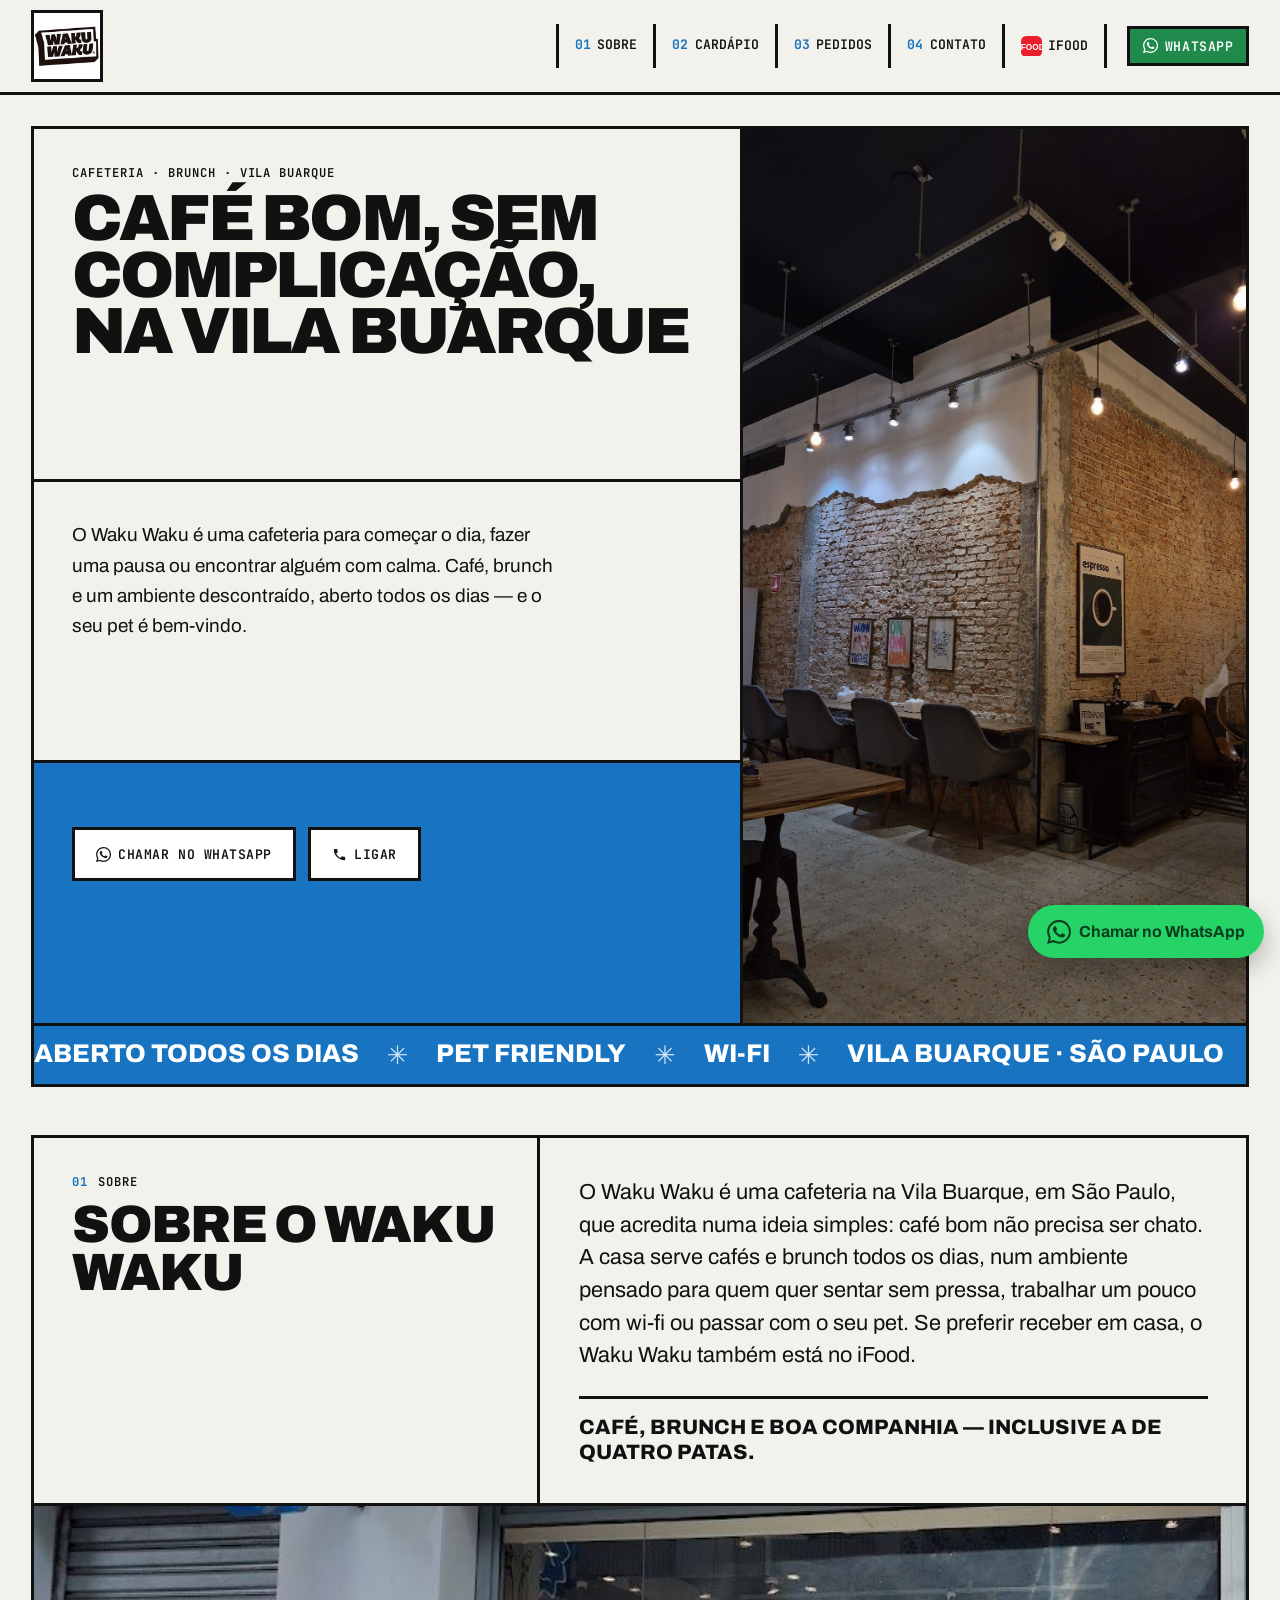
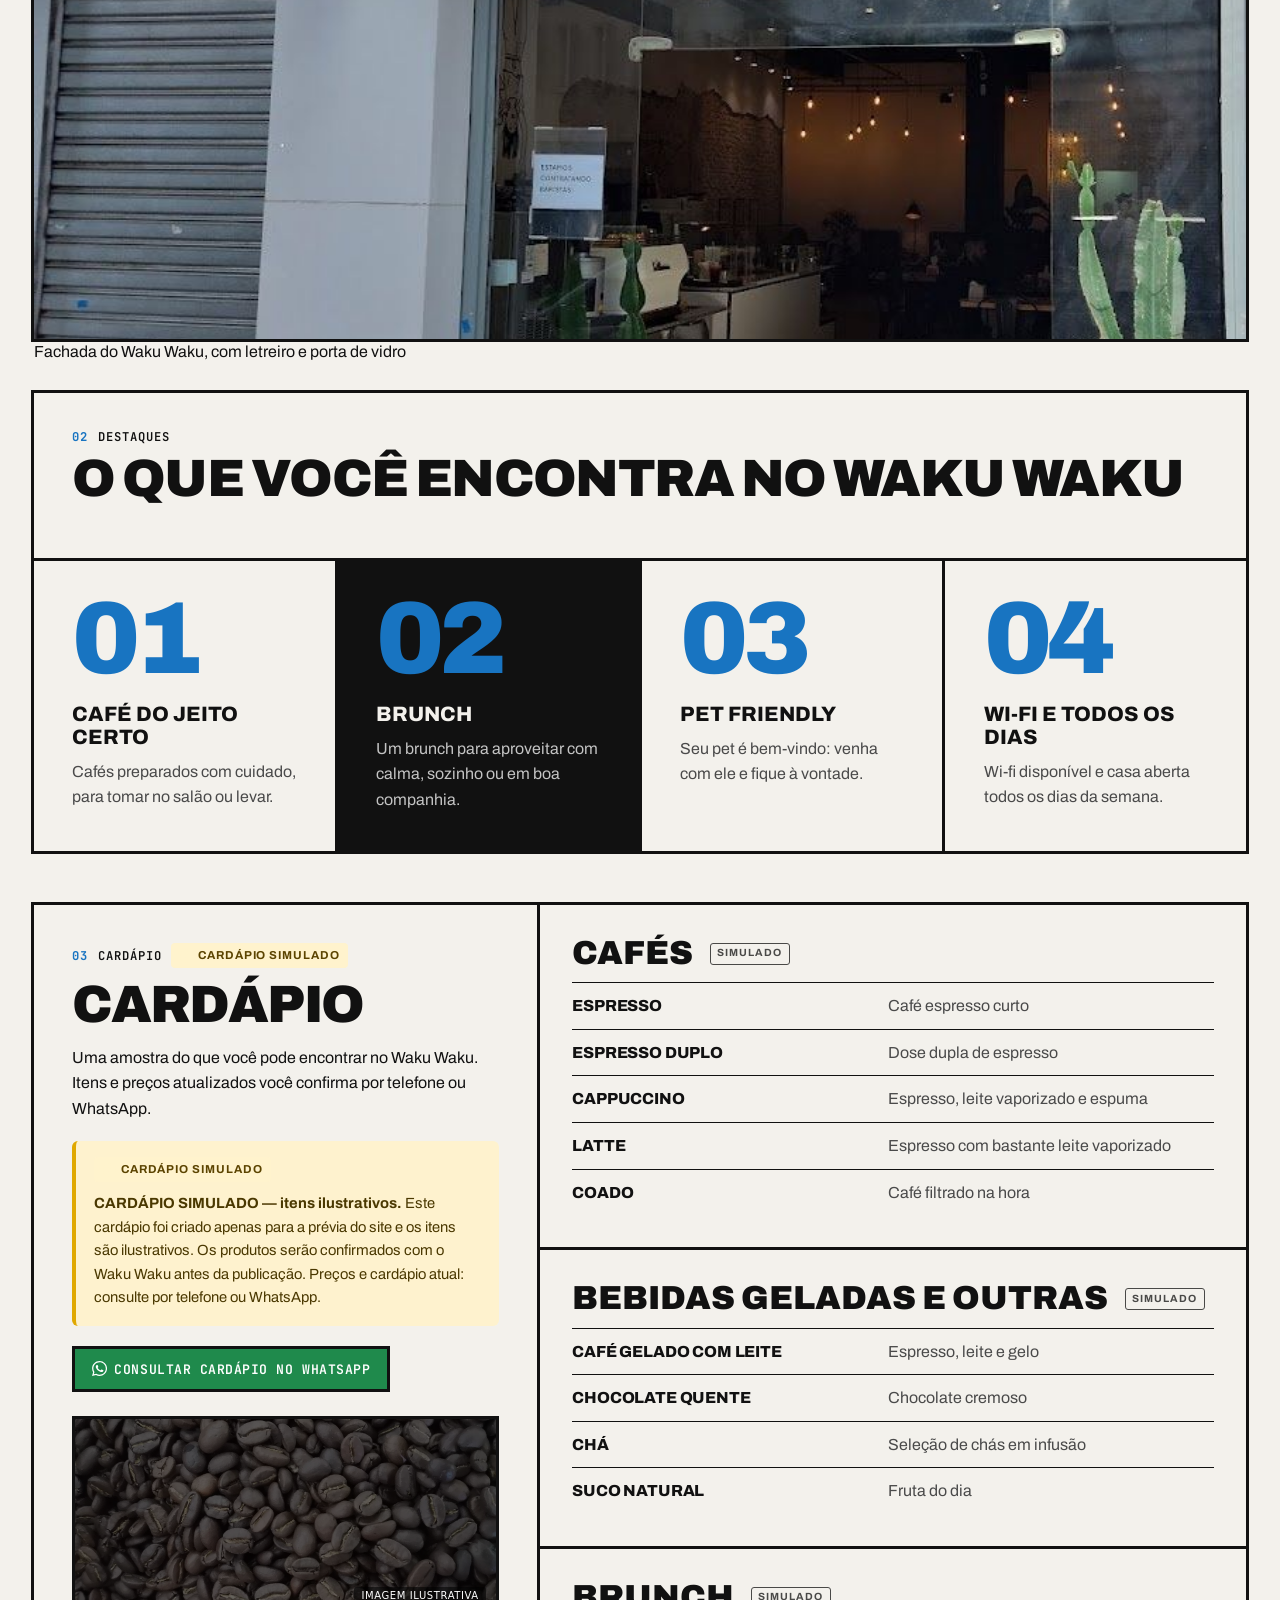
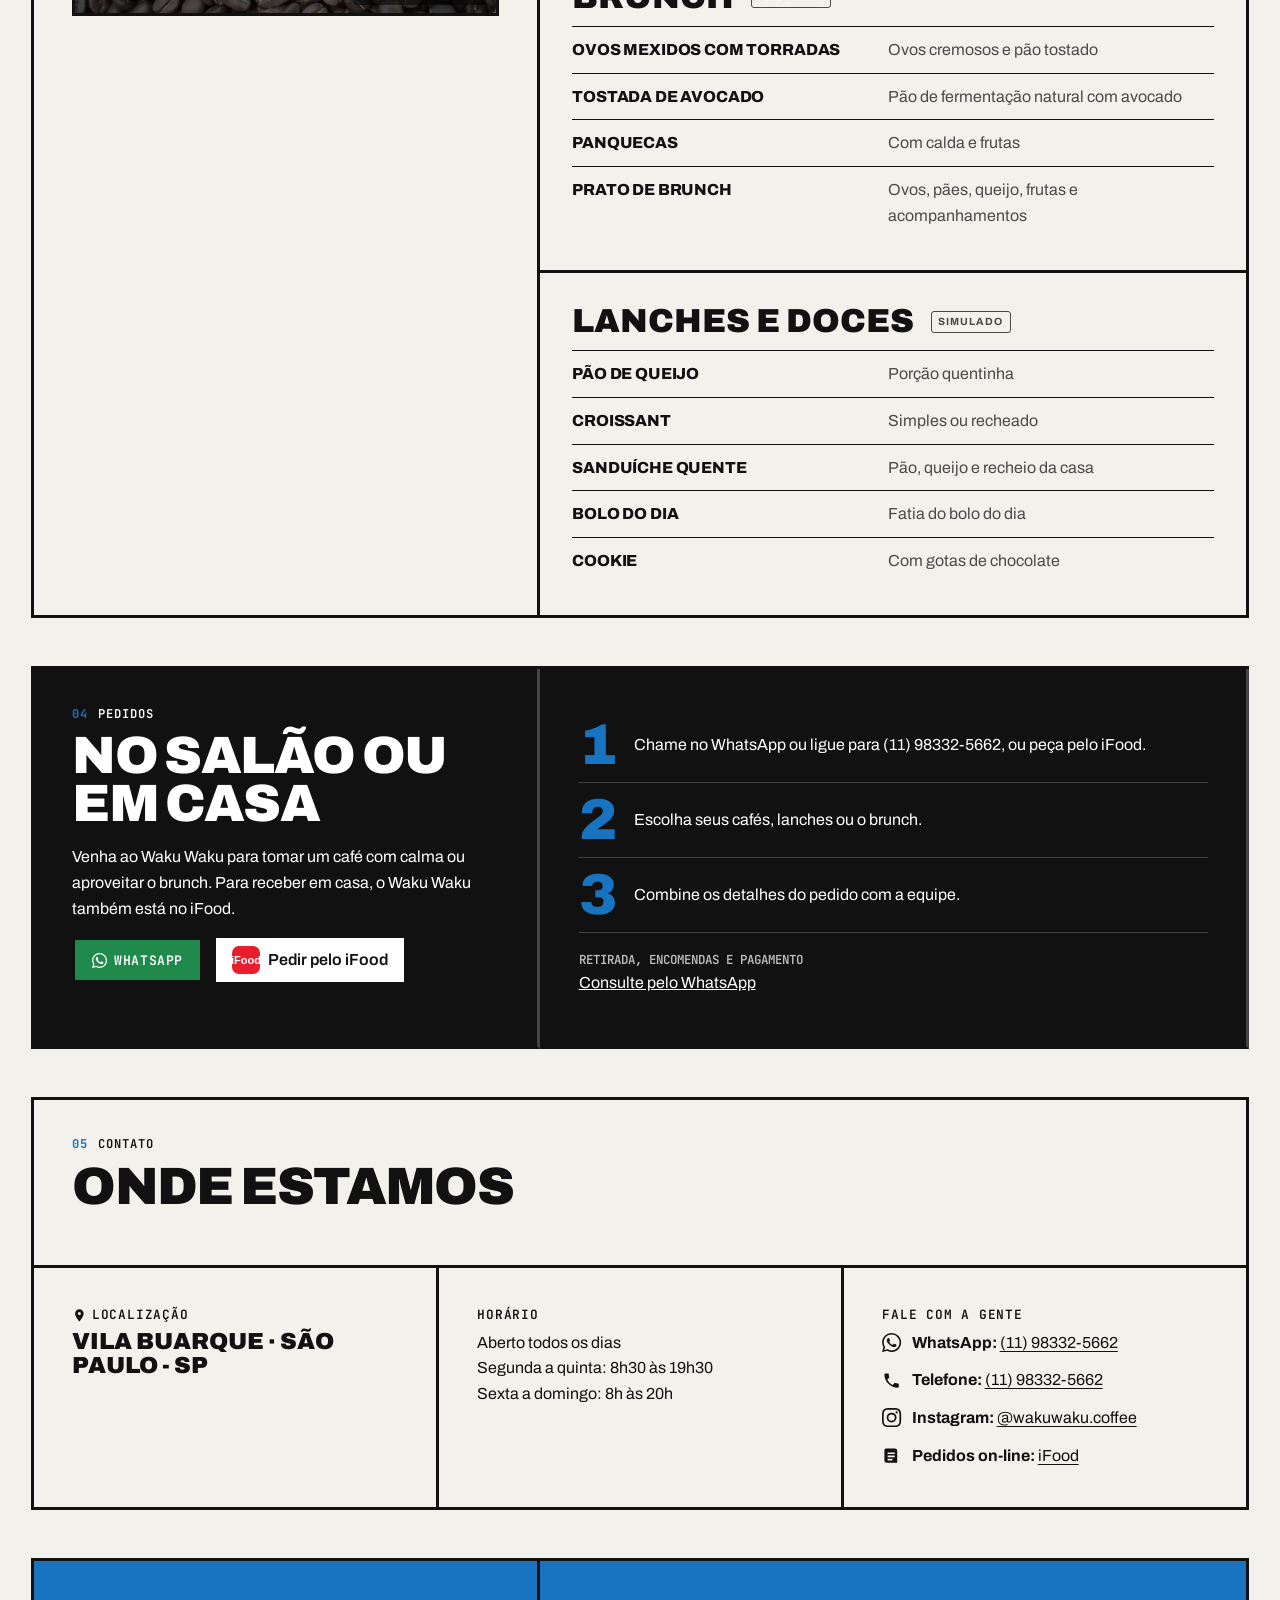
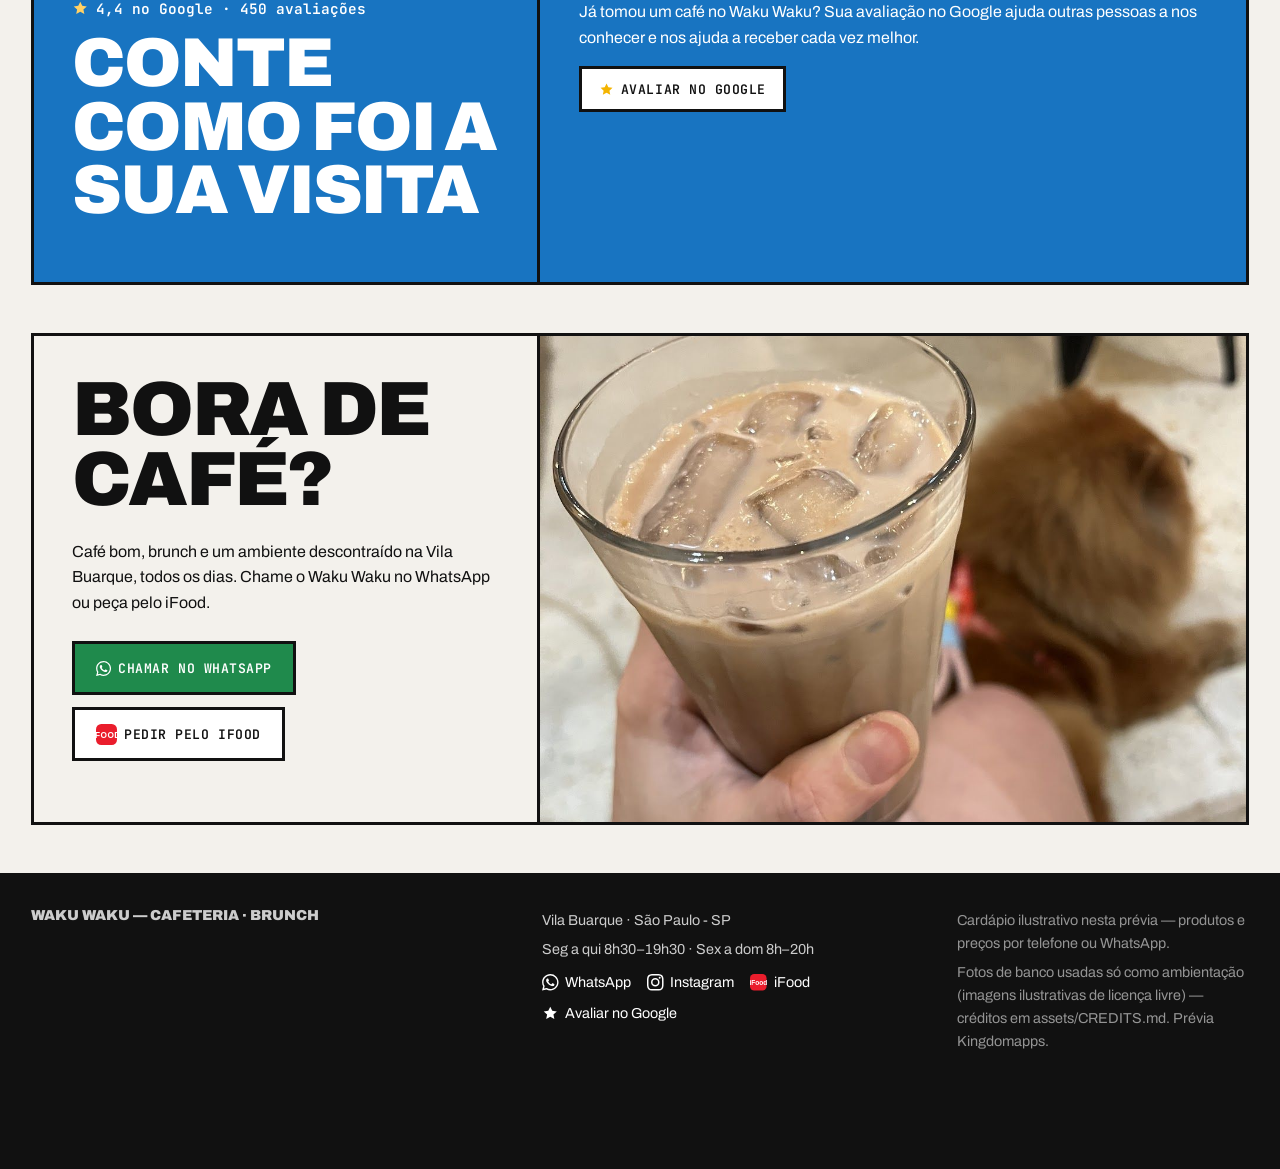
==== commit ac60d105: "chore: GA4 G-NJ030BJ0Z8 + eventos CTA" ====
--- a/v1/index.html
+++ b/v1/index.html
@@ -14,6 +14,15 @@
 <link rel="stylesheet" href="../assets/core.css" />
 <link rel="stylesheet" href="../assets/E09.css" />
 <style>:root{--brand:#1874c1;--brand2:#f3f1ec;--brand-ink:#111111}</style>
+<!-- Google tag (gtag.js) -->
+<script async src="https://www.googletagmanager.com/gtag/js?id=G-NJ030BJ0Z8"></script>
+<script>
+  window.dataLayer = window.dataLayer || [];
+  function gtag(){dataLayer.push(arguments);}
+  gtag('js', new Date());
+  gtag('config', 'G-NJ030BJ0Z8');
+</script>
+<script>/* Kingdomapps GA4 eventos CTA */(function(){try{var ev=function(n,p){try{if(typeof gtag==='function')gtag('event',n,p);}catch(e){}};document.addEventListener('click',function(e){var a=e.target&&e.target.closest?e.target.closest('a[href]'):null;if(!a)return;var h=a.href||'',p={link_url:h};if(a.dataset&&a.dataset.plan)p.plan=a.dataset.plan;if(/wa\.me|api\.whatsapp\.com|whatsapp:/i.test(h))ev('click_whatsapp',p);else if(/ifood/i.test(h))ev('click_ifood',p);else if(/99app|99food|\/\/(www\.)?99\.|food\.99/i.test(h))ev('click_99',p);},true);document.addEventListener('submit',function(e){var f=e.target;ev('generate_lead',{form_id:(f&&(f.id||f.getAttribute('name')))||'form',page_location:location.href});},true);}catch(e){}})();</script>
 </head>
 <body class="est-E09" data-hours='{"0": [[8, 20]], "1": [[8.5, 19.5]], "2": [[8.5, 19.5]], "3": [[8.5, 19.5]], "4": [[8.5, 19.5]], "5": [[8, 20]], "6": [[8, 20]]}' data-hours-unknown='[]'>
 <!-- Kingdomapps · estrutura E09 (Pôster suíço) · v1 · copy: copy.md -->
--- a/assets/E09.css
+++ b/assets/E09.css
@@ -112,3 +112,5 @@
 .e9-hero h1{font-size:clamp(2rem,10vw,4.4rem);overflow-wrap:normal;word-break:normal}
 @media (min-width:900px){.e9-hero h1{font-size:clamp(3rem,5.1vw,5.6rem)}}
 .e10-hero{padding-bottom:110px}
+.e9-head-cell h2{font-size:clamp(2rem,4.1vw,3.8rem);overflow-wrap:break-word}
+.e9-three .ct-addr p{font-size:1.45rem}
